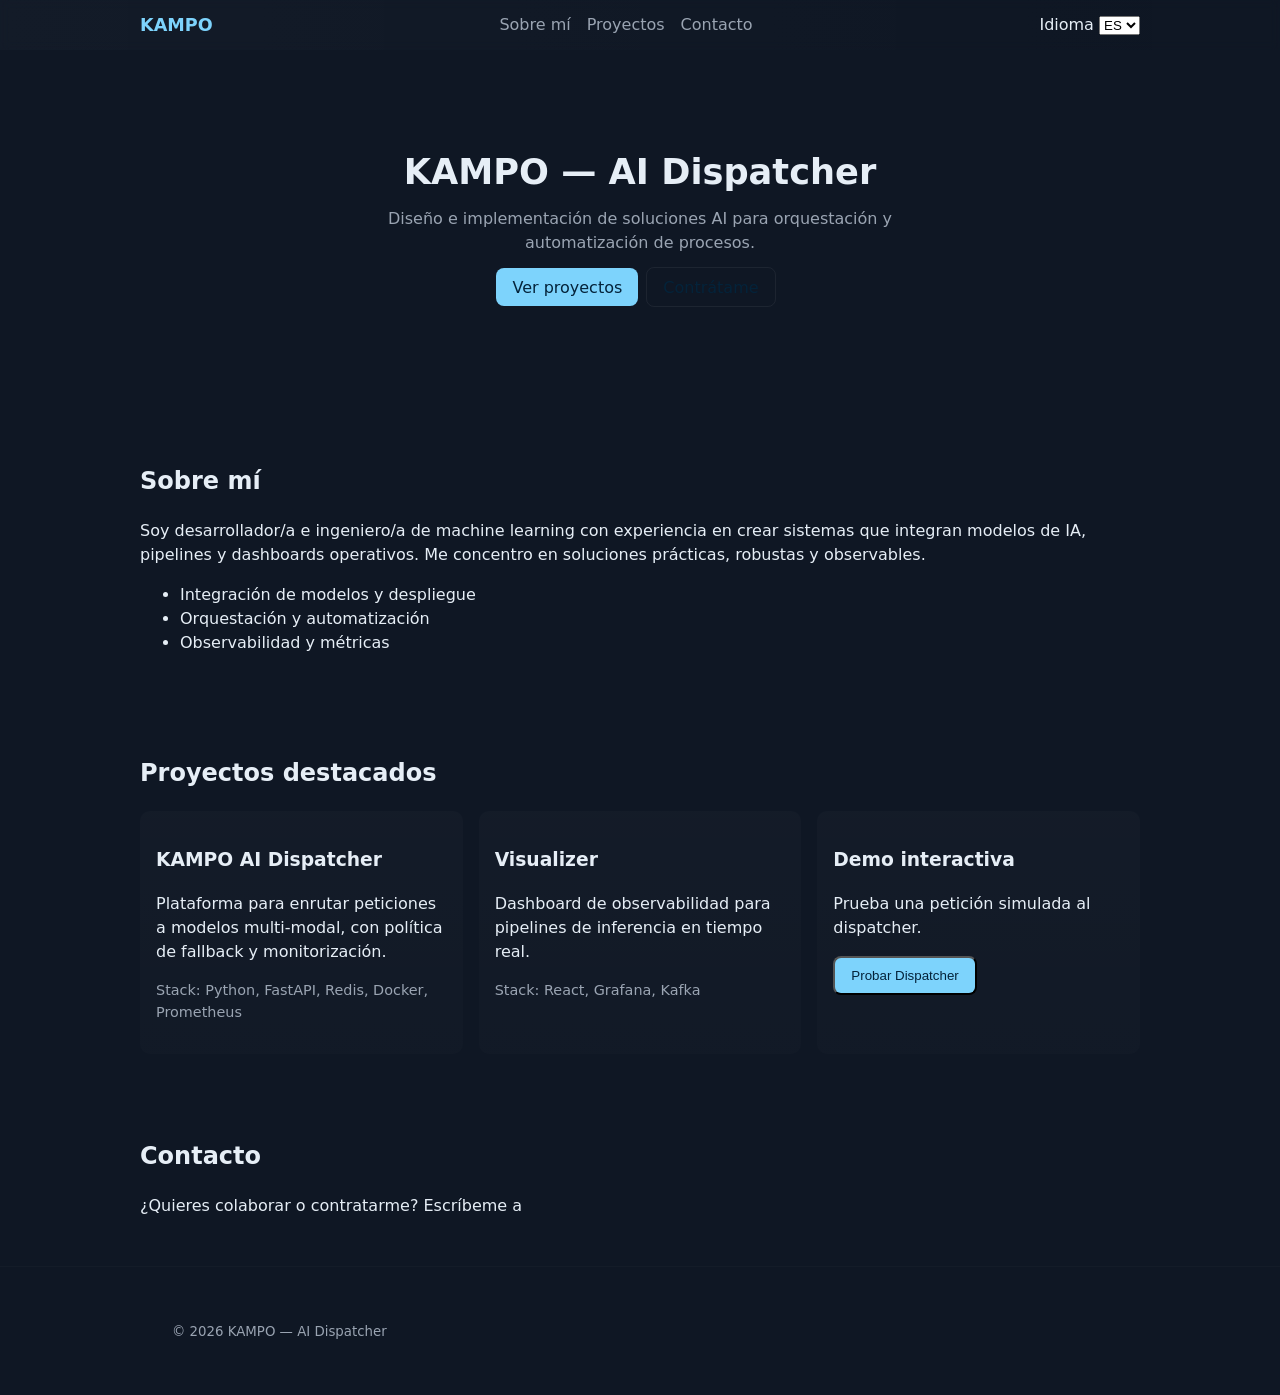
==== index.html @ ae4d3bfb "Complete KAMPO AI portfolio" ====
<!doctype html>
<html lang="es">
<head>
  <meta charset="utf-8" />
  <meta name="viewport" content="width=device-width,initial-scale=1" />
  <title>KAMPO — AI Dispatcher</title>
  <link rel="icon" href="assets/favicon.svg" />
  <link rel="stylesheet" href="styles.css" />
</head>
<body>
  <header class="site-header">
    <div class="container header-inner">
      <a class="brand" href="#">KAMPO</a>
      <nav class="nav" id="nav">
        <a href="#about" data-i18n="nav.about">Sobre mí</a>
        <a href="#work" data-i18n="nav.work">Proyectos</a>
        <a href="#contact" data-i18n="nav.contact">Contacto</a>
      </nav>
      <div class="header-controls">
        <label for="langSelect" class="visually-hidden">Idioma</label>
        <select id="langSelect" aria-label="Idioma">
          <option value="es">ES</option>
          <option value="en">EN</option>
        </select>
        <button id="menuToggle" class="menu-toggle" aria-label="Abrir menú">☰</button>
      </div>
    </div>
  </header>

  <main>
    <section class="hero" id="home">
      <div class="container">
        <h1 data-i18n="hero.title">KAMPO — AI Dispatcher</h1>
        <p class="lead" data-i18n="hero.lead">Diseño e implementación de soluciones AI para orquestación y automatización de procesos.</p>
        <p class="cta-row"><a class="btn" href="#work" data-i18n="hero.cta1">Ver proyectos</a><a class="btn ghost" href="#contact" data-i18n="hero.cta2">Contrátame</a></p>
      </div>
    </section>

    <section class="container about" id="about">
      <h2 data-i18n="about.title">Sobre mí</h2>
      <p data-i18n="about.bio">Soy desarrollador/a e ingeniero/a de machine learning con experiencia en crear sistemas que integran modelos de IA, pipelines y dashboards operativos. Me concentro en soluciones prácticas, robustas y observables.</p>
      <ul>
        <li>Integración de modelos y despliegue</li>
        <li>Orquestación y automatización</li>
        <li>Observabilidad y métricas</li>
      </ul>
    </section>

    <section class="container work" id="work">
      <h2 data-i18n="work.title">Proyectos destacados</h2>
      <div class="grid">
        <article class="card">
          <h3 data-i18n="project.kampo.title">KAMPO AI Dispatcher</h3>
          <p data-i18n="project.kampo.desc">Plataforma para enrutar peticiones a modelos multi-modal, con política de fallback y monitorización.</p>
          <p class="meta" data-i18n="project.kampo.stack">Stack: Python, FastAPI, Redis, Docker, Prometheus</p>
        </article>
        <article class="card">
          <h3 data-i18n="project.vis.title">Visualizer</h3>
          <p data-i18n="project.vis.desc">Dashboard de observabilidad para pipelines de inferencia en tiempo real.</p>
          <p class="meta" data-i18n="project.vis.stack">Stack: React, Grafana, Kafka</p>
        </article>
        <article class="card demo">
          <h3 data-i18n="demo.title">Demo interactiva</h3>
          <p data-i18n="demo.desc">Prueba una petición simulada al dispatcher.</p>
          <button id="demoBtn" class="btn">Probar Dispatcher</button>
          <div id="demoResult" class="meta" aria-live="polite" style="margin-top:0.75rem;color:var(--accent-2)"></div>
        </article>
      </div>
    </section>

    <section class="container contact" id="contact">
      <h2 data-i18n="contact.title">Contacto</h2>
      <p data-i18n="contact.desc">¿Quieres colaborar o contratarme? Escríbeme a <a id="emailLink" href="mailto:hello@example.com">hello@example.com</a></p>
    </section>
  </main>

  <footer class="site-footer">
    <div class="container">
      <small>© 2026 KAMPO — AI Dispatcher</small>
    </div>
  </footer>

  <script src="script.js"></script>
</body>
</html>
---- styles.css ----
:root{--bg:#0f1724;--card:#0b1220;--muted:#9aa4b2;--accent:#7dd3fc;--accent-2:#60a5fa}
*{box-sizing:border-box}body{margin:0;font-family:Inter,ui-sans-serif,system-ui,-apple-system,Segoe UI,Roboto,"Helvetica Neue",Arial;background:var(--bg);color:#e6eef6;line-height:1.5}
.container{max-width:1000px;margin:0 auto;padding:2rem}
.site-header{background:linear-gradient(90deg,rgba(255,255,255,0.02),transparent);backdrop-filter:blur(4px);position:sticky;top:0;z-index:40}
.header-inner{display:flex;align-items:center;justify-content:space-between;padding:0.75rem 0}
.brand{font-weight:700;color:var(--accent);text-decoration:none;font-size:1.1rem}
.nav{display:flex;gap:1rem}
.nav a{color:var(--muted);text-decoration:none}
.menu-toggle{display:none;background:transparent;border:0;color:var(--muted);font-size:1.25rem}
.hero{padding:4rem 0;text-align:center}
.hero h1{margin:0 0 .5rem;font-size:2.2rem}
.lead{color:var(--muted);max-width:60ch;margin:0 auto 1.25rem}
.btn{background:var(--accent);color:#04233a;padding:.6rem 1rem;border-radius:8px;text-decoration:none;margin-right:.5rem}
.btn.ghost{background:transparent;border:1px solid rgba(255,255,255,0.06)}
.about, .work, .contact{background:transparent;padding:2rem 0}
.grid{display:grid;grid-template-columns:repeat(auto-fit,minmax(220px,1fr));gap:1rem}
.card{background:linear-gradient(180deg,rgba(255,255,255,0.02),rgba(255,255,255,0.01));padding:1rem;border-radius:10px}
.meta{color:var(--muted);font-size:.9rem}
.site-footer{padding:1.25rem 0;color:var(--muted);border-top:1px solid rgba(255,255,255,0.02)}

@media(max-width:700px){.nav{display:none}.menu-toggle{display:block}}
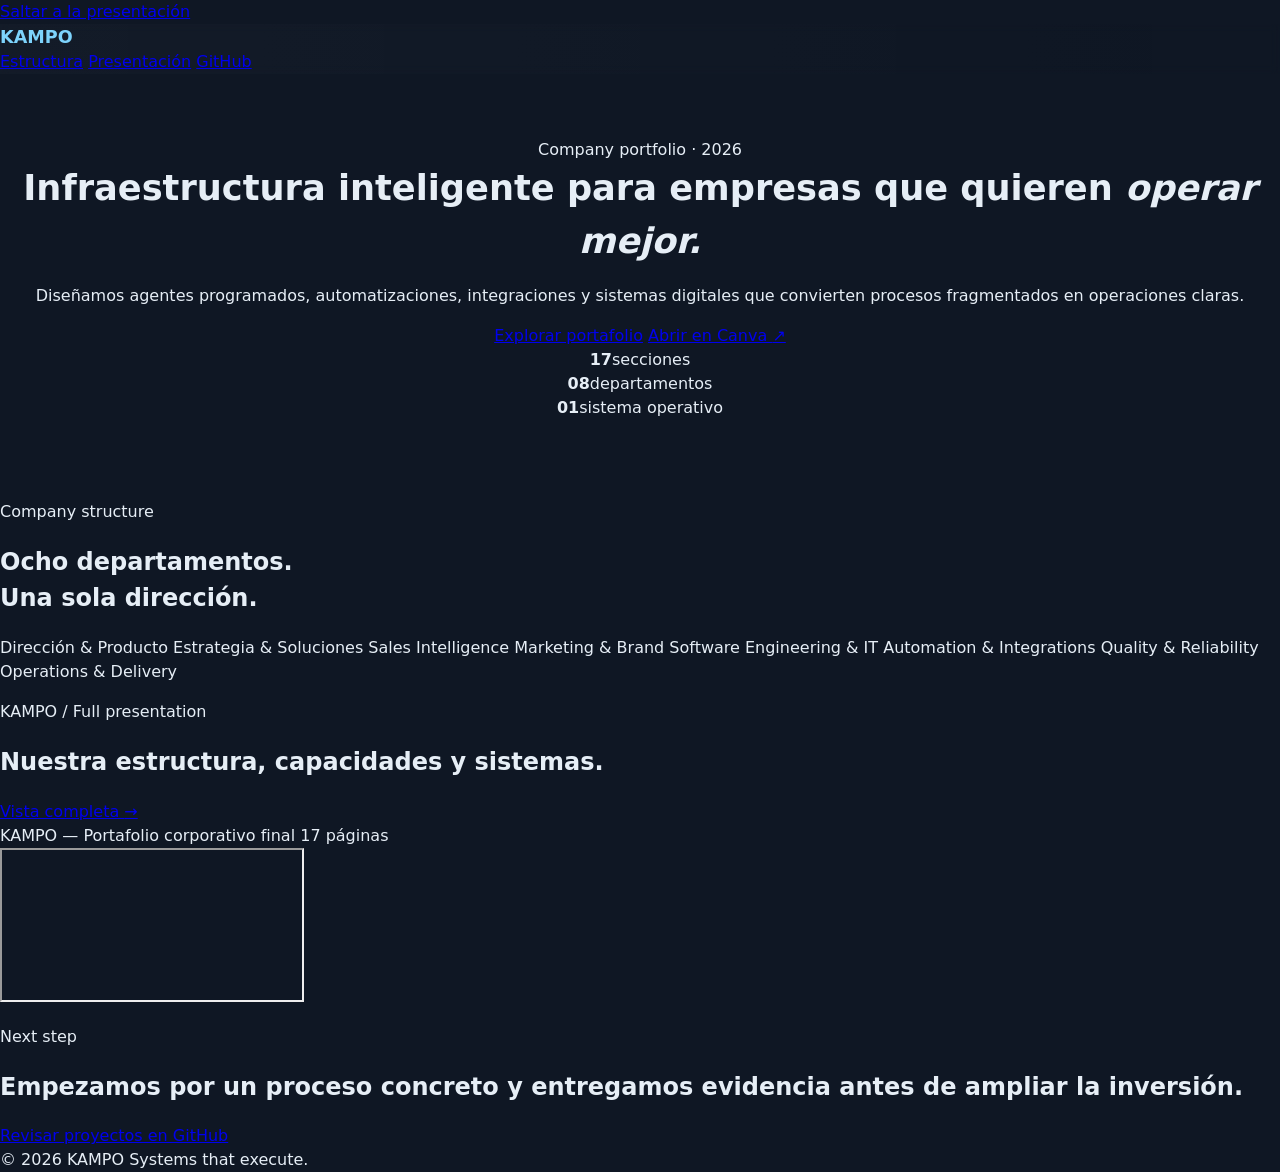
==== commit 6e2b0040: "Integrate KAMPO corporate presentation" ====
--- a/index.html
+++ b/index.html
@@ -1,83 +1,107 @@
 <!doctype html>
 <html lang="es">
 <head>
-  <meta charset="utf-8" />
-  <meta name="viewport" content="width=device-width,initial-scale=1" />
-  <title>KAMPO — AI Dispatcher</title>
-  <link rel="icon" href="assets/favicon.svg" />
-  <link rel="stylesheet" href="styles.css" />
+  <meta charset="utf-8">
+  <meta name="viewport" content="width=device-width, initial-scale=1">
+  <meta name="description" content="KAMPO diseña agentes programados, automatizaciones, integraciones y sistemas digitales para operaciones empresariales.">
+  <meta name="theme-color" content="#08131c">
+  <meta property="og:title" content="KAMPO — Company Portfolio 2026">
+  <meta property="og:description" content="Infraestructura inteligente para empresas que quieren operar mejor.">
+  <meta property="og:type" content="website">
+  <title>KAMPO — Company Portfolio 2026</title>
+  <link rel="icon" href="assets/favicon.svg" type="image/svg+xml">
+  <link rel="preconnect" href="https://www.canva.com">
+  <link rel="stylesheet" href="styles.css">
 </head>
 <body>
+  <a class="skip-link" href="#portfolio">Saltar a la presentación</a>
+
   <header class="site-header">
-    <div class="container header-inner">
-      <a class="brand" href="#">KAMPO</a>
-      <nav class="nav" id="nav">
-        <a href="#about" data-i18n="nav.about">Sobre mí</a>
-        <a href="#work" data-i18n="nav.work">Proyectos</a>
-        <a href="#contact" data-i18n="nav.contact">Contacto</a>
-      </nav>
-      <div class="header-controls">
-        <label for="langSelect" class="visually-hidden">Idioma</label>
-        <select id="langSelect" aria-label="Idioma">
-          <option value="es">ES</option>
-          <option value="en">EN</option>
-        </select>
-        <button id="menuToggle" class="menu-toggle" aria-label="Abrir menú">☰</button>
-      </div>
-    </div>
+    <a class="brand" href="#top" aria-label="KAMPO, inicio">
+      <span class="brand-mark" aria-hidden="true"></span>
+      <span>KAMPO</span>
+    </a>
+    <nav aria-label="Navegación principal">
+      <a href="#structure">Estructura</a>
+      <a href="#portfolio">Presentación</a>
+      <a href="https://github.com/velizmurillofrabrizzio-lab" target="_blank" rel="noreferrer">GitHub</a>
+    </nav>
   </header>
 
-  <main>
-    <section class="hero" id="home">
-      <div class="container">
-        <h1 data-i18n="hero.title">KAMPO — AI Dispatcher</h1>
-        <p class="lead" data-i18n="hero.lead">Diseño e implementación de soluciones AI para orquestación y automatización de procesos.</p>
-        <p class="cta-row"><a class="btn" href="#work" data-i18n="hero.cta1">Ver proyectos</a><a class="btn ghost" href="#contact" data-i18n="hero.cta2">Contrátame</a></p>
+  <main id="top">
+    <section class="hero" aria-labelledby="hero-title">
+      <div class="hero-glow" aria-hidden="true"></div>
+      <div class="eyebrow"><span></span> Company portfolio · 2026</div>
+      <h1 id="hero-title">Infraestructura inteligente para empresas que quieren <em>operar mejor.</em></h1>
+      <p class="hero-copy">Diseñamos agentes programados, automatizaciones, integraciones y sistemas digitales que convierten procesos fragmentados en operaciones claras.</p>
+      <div class="hero-actions">
+        <a class="button primary" href="#portfolio">Explorar portafolio</a>
+        <a class="button secondary" href="https://www.canva.com/d/0xo0ov3JvkWvNuM" target="_blank" rel="noreferrer">Abrir en Canva <span aria-hidden="true">↗</span></a>
+      </div>
+      <div class="signal-grid" aria-label="Resumen de la presentación">
+        <article><strong>17</strong><span>secciones</span></article>
+        <article><strong>08</strong><span>departamentos</span></article>
+        <article><strong>01</strong><span>sistema operativo</span></article>
       </div>
     </section>
 
-    <section class="container about" id="about">
-      <h2 data-i18n="about.title">Sobre mí</h2>
-      <p data-i18n="about.bio">Soy desarrollador/a e ingeniero/a de machine learning con experiencia en crear sistemas que integran modelos de IA, pipelines y dashboards operativos. Me concentro en soluciones prácticas, robustas y observables.</p>
-      <ul>
-        <li>Integración de modelos y despliegue</li>
-        <li>Orquestación y automatización</li>
-        <li>Observabilidad y métricas</li>
-      </ul>
-    </section>
-
-    <section class="container work" id="work">
-      <h2 data-i18n="work.title">Proyectos destacados</h2>
-      <div class="grid">
-        <article class="card">
-          <h3 data-i18n="project.kampo.title">KAMPO AI Dispatcher</h3>
-          <p data-i18n="project.kampo.desc">Plataforma para enrutar peticiones a modelos multi-modal, con política de fallback y monitorización.</p>
-          <p class="meta" data-i18n="project.kampo.stack">Stack: Python, FastAPI, Redis, Docker, Prometheus</p>
-        </article>
-        <article class="card">
-          <h3 data-i18n="project.vis.title">Visualizer</h3>
-          <p data-i18n="project.vis.desc">Dashboard de observabilidad para pipelines de inferencia en tiempo real.</p>
-          <p class="meta" data-i18n="project.vis.stack">Stack: React, Grafana, Kafka</p>
-        </article>
-        <article class="card demo">
-          <h3 data-i18n="demo.title">Demo interactiva</h3>
-          <p data-i18n="demo.desc">Prueba una petición simulada al dispatcher.</p>
-          <button id="demoBtn" class="btn">Probar Dispatcher</button>
-          <div id="demoResult" class="meta" aria-live="polite" style="margin-top:0.75rem;color:var(--accent-2)"></div>
-        </article>
+    <section class="structure" id="structure" aria-labelledby="structure-title">
+      <div>
+        <p class="section-label">Company structure</p>
+        <h2 id="structure-title">Ocho departamentos.<br>Una sola dirección.</h2>
+      </div>
+      <div class="department-list" aria-label="Departamentos de KAMPO">
+        <span>Dirección & Producto</span>
+        <span>Estrategia & Soluciones</span>
+        <span>Sales Intelligence</span>
+        <span>Marketing & Brand</span>
+        <span>Software Engineering & IT</span>
+        <span>Automation & Integrations</span>
+        <span>Quality & Reliability</span>
+        <span>Operations & Delivery</span>
       </div>
     </section>
 
-    <section class="container contact" id="contact">
-      <h2 data-i18n="contact.title">Contacto</h2>
-      <p data-i18n="contact.desc">¿Quieres colaborar o contratarme? Escríbeme a <a id="emailLink" href="mailto:hello@example.com">hello@example.com</a></p>
+    <section class="portfolio-section" id="portfolio" aria-labelledby="portfolio-title">
+      <div class="portfolio-heading">
+        <div>
+          <p class="section-label">KAMPO / Full presentation</p>
+          <h2 id="portfolio-title">Nuestra estructura, capacidades y sistemas.</h2>
+        </div>
+        <a class="text-link" href="presentation.html">Vista completa <span aria-hidden="true">→</span></a>
+      </div>
+
+      <div class="deck-shell">
+        <div class="deck-toolbar" aria-hidden="true">
+          <span class="deck-dot"></span>
+          <span>KAMPO — Portafolio corporativo final</span>
+          <span>17 páginas</span>
+        </div>
+        <div class="deck-frame">
+          <iframe
+            title="Presentación corporativa KAMPO"
+            src="https://www.canva.com/design/DAHTCPQ8070/view?embed"
+            loading="lazy"
+            allowfullscreen="allowfullscreen"
+            allow="fullscreen">
+          </iframe>
+        </div>
+        <noscript>
+          <p class="embed-fallback">Activa JavaScript o <a href="https://www.canva.com/d/0xo0ov3JvkWvNuM">abre la presentación en Canva</a>.</p>
+        </noscript>
+      </div>
+    </section>
+
+    <section class="closing">
+      <p class="section-label">Next step</p>
+      <h2>Empezamos por un proceso concreto y entregamos evidencia antes de ampliar la inversión.</h2>
+      <a class="button primary" href="https://github.com/velizmurillofrabrizzio-lab" target="_blank" rel="noreferrer">Revisar proyectos en GitHub</a>
     </section>
   </main>
 
-  <footer class="site-footer">
-    <div class="container">
-      <small>© 2026 KAMPO — AI Dispatcher</small>
-    </div>
+  <footer>
+    <span>© <span id="year">2026</span> KAMPO</span>
+    <span>Systems that execute.</span>
   </footer>
 
   <script src="script.js"></script>
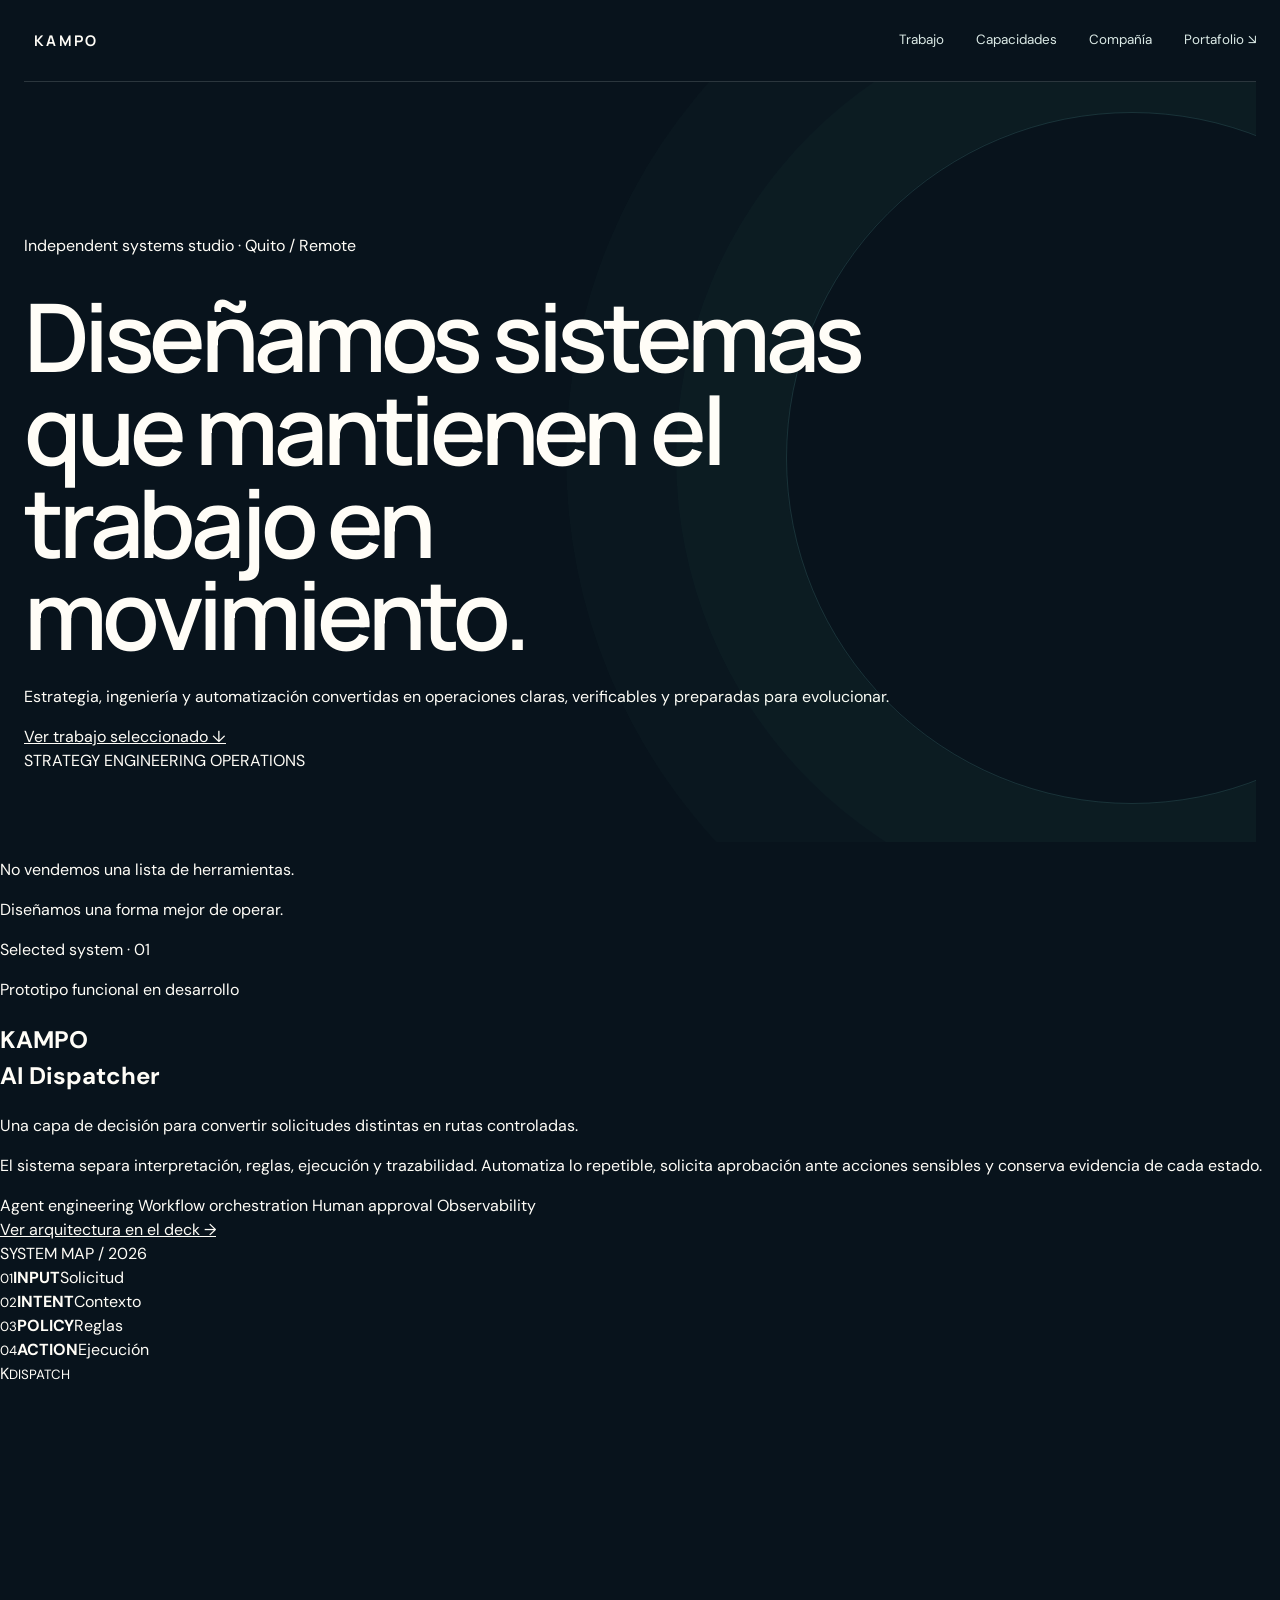
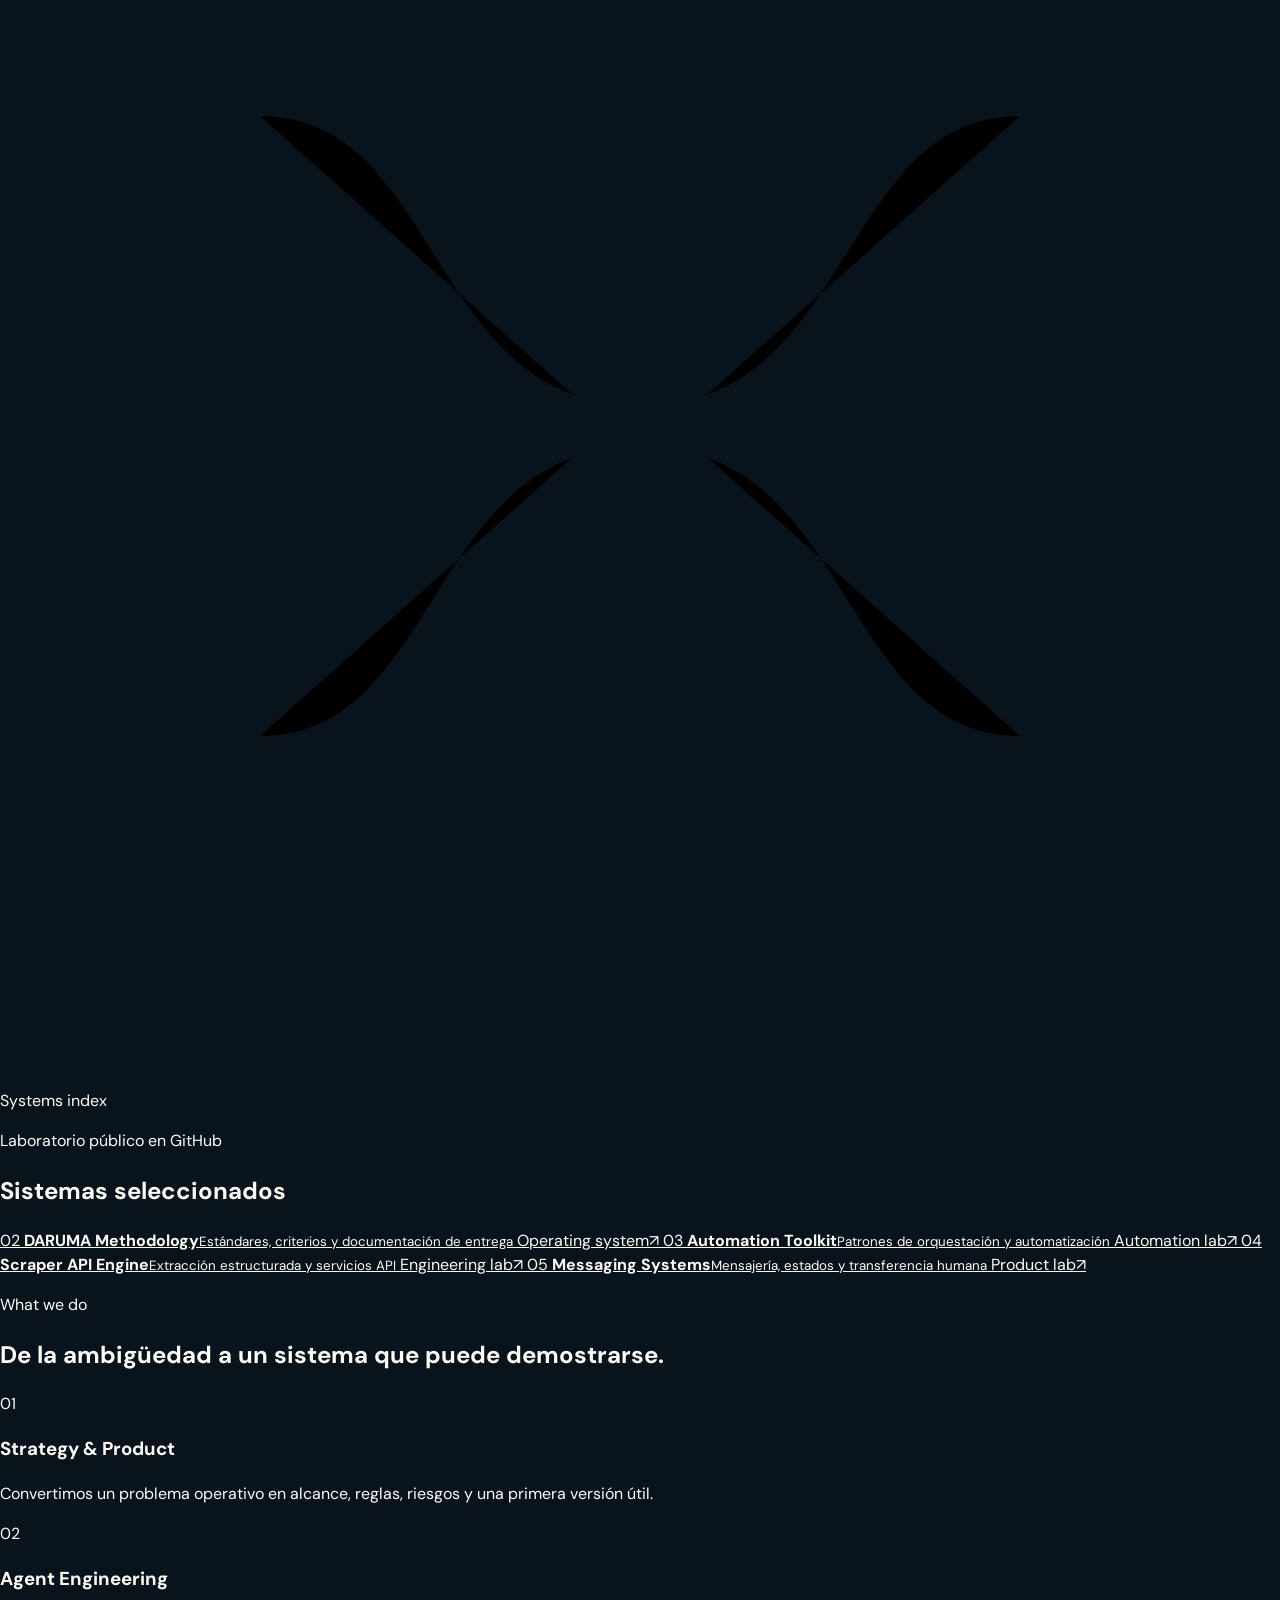
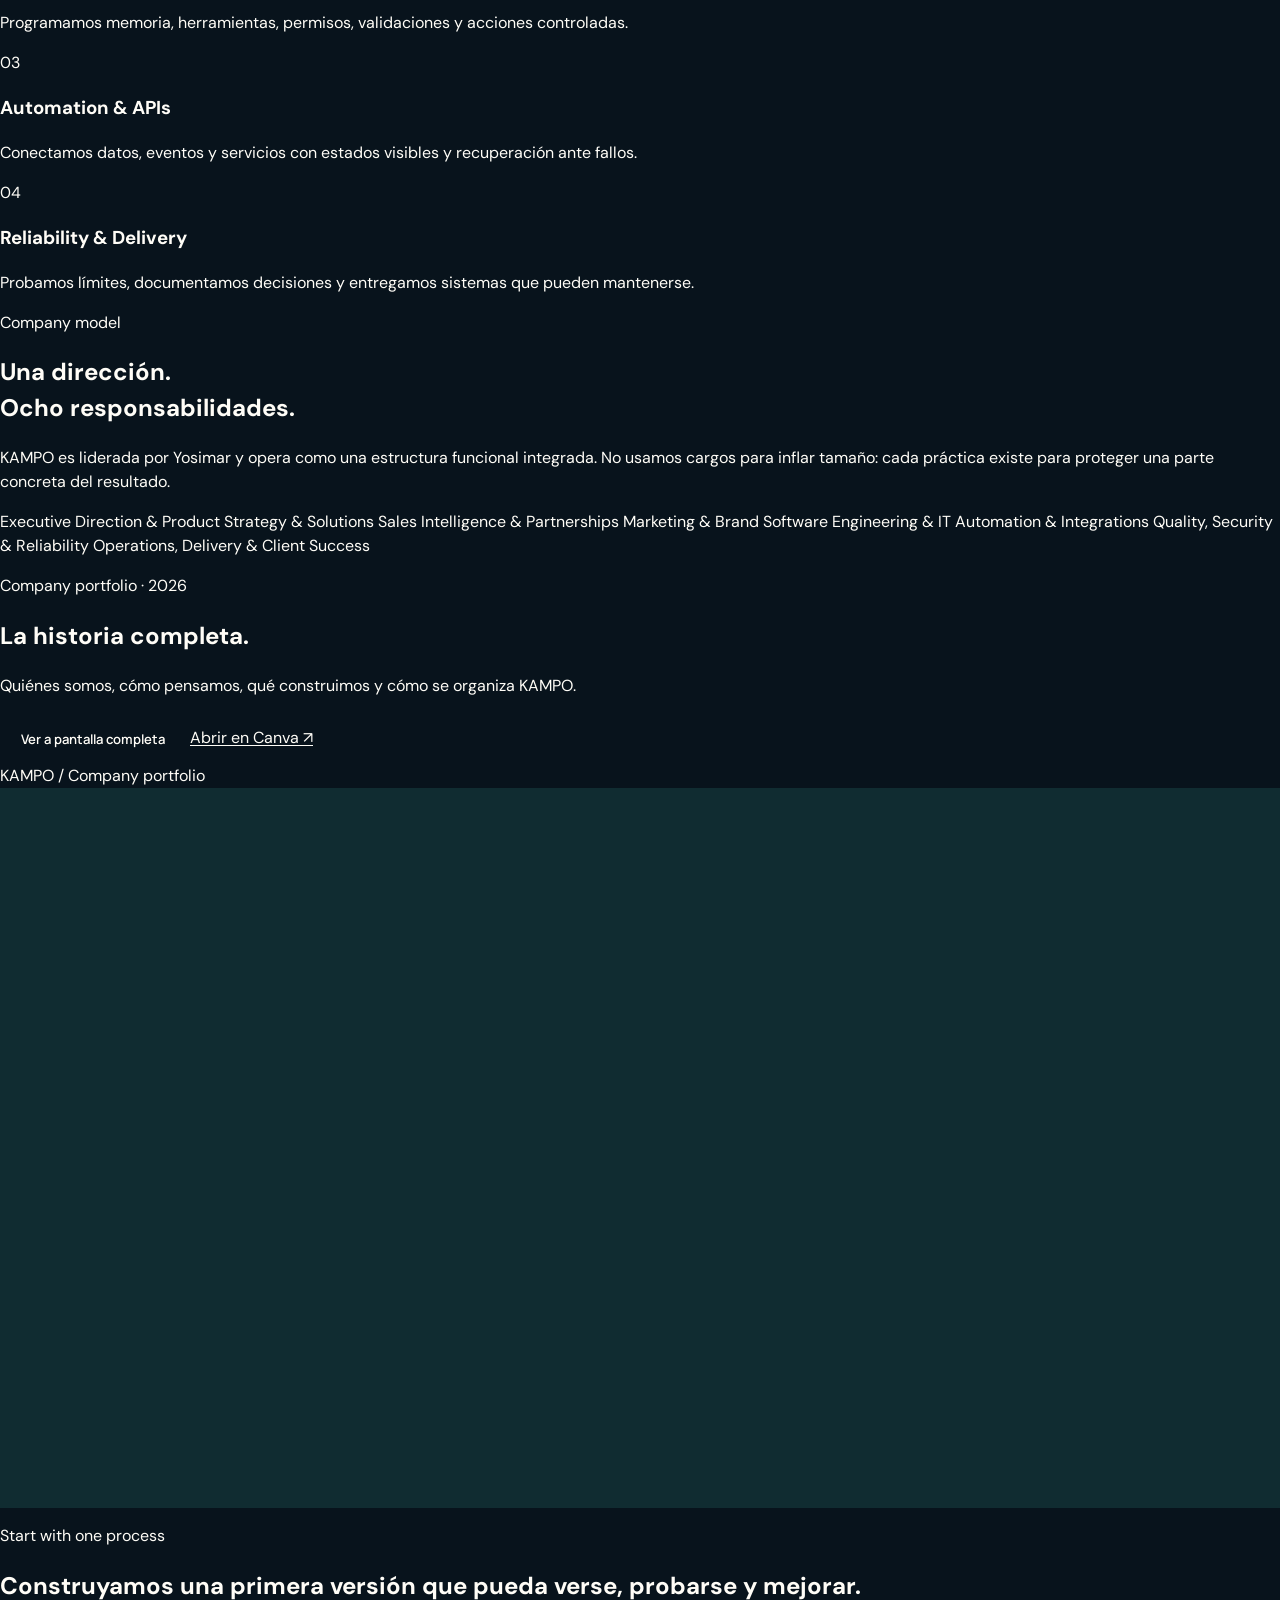
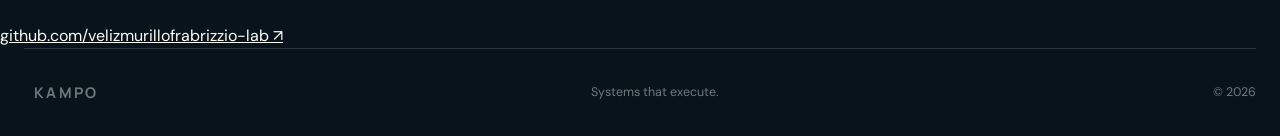
==== commit 13bb0106: "Rebuild portfolio around selected work" ====
--- a/index.html
+++ b/index.html
@@ -3,105 +3,180 @@
 <head>
   <meta charset="utf-8">
   <meta name="viewport" content="width=device-width, initial-scale=1">
-  <meta name="description" content="KAMPO diseña agentes programados, automatizaciones, integraciones y sistemas digitales para operaciones empresariales.">
-  <meta name="theme-color" content="#08131c">
-  <meta property="og:title" content="KAMPO — Company Portfolio 2026">
-  <meta property="og:description" content="Infraestructura inteligente para empresas que quieren operar mejor.">
+  <meta name="description" content="KAMPO diseña agentes programados, automatizaciones e infraestructura digital para operaciones empresariales.">
+  <meta name="theme-color" content="#071218">
+  <meta property="og:title" content="KAMPO — Systems that execute">
+  <meta property="og:description" content="Estrategia, ingeniería y automatización convertidas en sistemas que pueden verse, probarse y mejorar.">
   <meta property="og:type" content="website">
-  <title>KAMPO — Company Portfolio 2026</title>
+  <title>KAMPO — Systems that execute</title>
   <link rel="icon" href="assets/favicon.svg" type="image/svg+xml">
-  <link rel="preconnect" href="https://www.canva.com">
+  <link rel="preconnect" href="https://fonts.googleapis.com">
+  <link rel="preconnect" href="https://fonts.gstatic.com" crossorigin>
+  <link href="https://fonts.googleapis.com/css2?family=DM+Sans:wght@400;500;600&family=Manrope:wght@500;600;700&display=swap" rel="stylesheet">
   <link rel="stylesheet" href="styles.css">
 </head>
 <body>
-  <a class="skip-link" href="#portfolio">Saltar a la presentación</a>
+  <a class="skip-link" href="#work">Saltar al trabajo seleccionado</a>
 
   <header class="site-header">
     <a class="brand" href="#top" aria-label="KAMPO, inicio">
-      <span class="brand-mark" aria-hidden="true"></span>
+      <span class="brand-symbol" aria-hidden="true"></span>
       <span>KAMPO</span>
     </a>
     <nav aria-label="Navegación principal">
-      <a href="#structure">Estructura</a>
-      <a href="#portfolio">Presentación</a>
-      <a href="https://github.com/velizmurillofrabrizzio-lab" target="_blank" rel="noreferrer">GitHub</a>
+      <a href="#work">Trabajo</a>
+      <a href="#capabilities">Capacidades</a>
+      <a href="#company">Compañía</a>
+      <a class="nav-cta" href="#deck">Portafolio ↘</a>
     </nav>
   </header>
 
   <main id="top">
     <section class="hero" aria-labelledby="hero-title">
-      <div class="hero-glow" aria-hidden="true"></div>
-      <div class="eyebrow"><span></span> Company portfolio · 2026</div>
-      <h1 id="hero-title">Infraestructura inteligente para empresas que quieren <em>operar mejor.</em></h1>
-      <p class="hero-copy">Diseñamos agentes programados, automatizaciones, integraciones y sistemas digitales que convierten procesos fragmentados en operaciones claras.</p>
-      <div class="hero-actions">
-        <a class="button primary" href="#portfolio">Explorar portafolio</a>
-        <a class="button secondary" href="https://www.canva.com/d/0xo0ov3JvkWvNuM" target="_blank" rel="noreferrer">Abrir en Canva <span aria-hidden="true">↗</span></a>
+      <p class="kicker">Independent systems studio · Quito / Remote</p>
+      <h1 id="hero-title">Diseñamos sistemas que mantienen el trabajo <span>en movimiento.</span></h1>
+      <div class="hero-bottom">
+        <p>Estrategia, ingeniería y automatización convertidas en operaciones claras, verificables y preparadas para evolucionar.</p>
+        <a class="arrow-link" href="#work">Ver trabajo seleccionado <span aria-hidden="true">↓</span></a>
       </div>
-      <div class="signal-grid" aria-label="Resumen de la presentación">
-        <article><strong>17</strong><span>secciones</span></article>
-        <article><strong>08</strong><span>departamentos</span></article>
-        <article><strong>01</strong><span>sistema operativo</span></article>
+      <div class="hero-orbit" aria-hidden="true">
+        <div class="orbit-ring ring-one"></div>
+        <div class="orbit-ring ring-two"></div>
+        <div class="orbit-core"></div>
+        <span class="orbit-label label-one">STRATEGY</span>
+        <span class="orbit-label label-two">ENGINEERING</span>
+        <span class="orbit-label label-three">OPERATIONS</span>
       </div>
     </section>
 
-    <section class="structure" id="structure" aria-labelledby="structure-title">
-      <div>
-        <p class="section-label">Company structure</p>
-        <h2 id="structure-title">Ocho departamentos.<br>Una sola dirección.</h2>
+    <section class="manifesto" aria-label="Posicionamiento">
+      <p>No vendemos una lista de herramientas.</p>
+      <p>Diseñamos una forma mejor de operar.</p>
+    </section>
+
+    <section class="selected-work" id="work" aria-labelledby="work-title">
+      <div class="section-head">
+        <p class="kicker">Selected system · 01</p>
+        <p>Prototipo funcional en desarrollo</p>
       </div>
-      <div class="department-list" aria-label="Departamentos de KAMPO">
-        <span>Dirección & Producto</span>
-        <span>Estrategia & Soluciones</span>
-        <span>Sales Intelligence</span>
+      <article class="featured-project">
+        <div class="project-copy">
+          <h2 id="work-title">KAMPO<br>AI Dispatcher</h2>
+          <p class="project-lead">Una capa de decisión para convertir solicitudes distintas en rutas controladas.</p>
+          <p>El sistema separa interpretación, reglas, ejecución y trazabilidad. Automatiza lo repetible, solicita aprobación ante acciones sensibles y conserva evidencia de cada estado.</p>
+          <div class="project-tags" aria-label="Capacidades del proyecto">
+            <span>Agent engineering</span>
+            <span>Workflow orchestration</span>
+            <span>Human approval</span>
+            <span>Observability</span>
+          </div>
+          <a class="arrow-link" href="#deck">Ver arquitectura en el deck <span aria-hidden="true">→</span></a>
+        </div>
+        <div class="system-visual" aria-label="Flujo conceptual del KAMPO AI Dispatcher">
+          <div class="system-status"><span></span> SYSTEM MAP / 2026</div>
+          <div class="flow-node node-input"><small>01</small><strong>INPUT</strong><span>Solicitud</span></div>
+          <div class="flow-node node-intent"><small>02</small><strong>INTENT</strong><span>Contexto</span></div>
+          <div class="flow-node node-policy"><small>03</small><strong>POLICY</strong><span>Reglas</span></div>
+          <div class="flow-node node-action"><small>04</small><strong>ACTION</strong><span>Ejecución</span></div>
+          <div class="flow-core"><span>K</span><small>DISPATCH</small></div>
+          <svg class="flow-lines" viewBox="0 0 640 640" role="presentation">
+            <path d="M130 165C210 165 214 278 286 304"/>
+            <path d="M510 165C430 165 426 278 354 304"/>
+            <path d="M130 475C210 475 214 362 286 336"/>
+            <path d="M510 475C430 475 426 362 354 336"/>
+          </svg>
+        </div>
+      </article>
+    </section>
+
+    <section class="work-index" aria-labelledby="systems-title">
+      <div class="section-head">
+        <p class="kicker">Systems index</p>
+        <p>Laboratorio público en GitHub</p>
+      </div>
+      <h2 id="systems-title" class="sr-only">Sistemas seleccionados</h2>
+      <a class="index-row" href="https://github.com/velizmurillofrabrizzio-lab/daruma-methodology" target="_blank" rel="noreferrer">
+        <span class="index-number">02</span>
+        <span><strong>DARUMA Methodology</strong><small>Estándares, criterios y documentación de entrega</small></span>
+        <span>Operating system</span><span>↗</span>
+      </a>
+      <a class="index-row" href="https://github.com/velizmurillofrabrizzio-lab/n8n-automation-toolkit" target="_blank" rel="noreferrer">
+        <span class="index-number">03</span>
+        <span><strong>Automation Toolkit</strong><small>Patrones de orquestación y automatización</small></span>
+        <span>Automation lab</span><span>↗</span>
+      </a>
+      <a class="index-row" href="https://github.com/velizmurillofrabrizzio-lab/scraper-api-engine" target="_blank" rel="noreferrer">
+        <span class="index-number">04</span>
+        <span><strong>Scraper API Engine</strong><small>Extracción estructurada y servicios API</small></span>
+        <span>Engineering lab</span><span>↗</span>
+      </a>
+      <a class="index-row" href="https://github.com/velizmurillofrabrizzio-lab/whatsapp-telegram-bot-factory" target="_blank" rel="noreferrer">
+        <span class="index-number">05</span>
+        <span><strong>Messaging Systems</strong><small>Mensajería, estados y transferencia humana</small></span>
+        <span>Product lab</span><span>↗</span>
+      </a>
+    </section>
+
+    <section class="capabilities" id="capabilities" aria-labelledby="capabilities-title">
+      <div class="capabilities-intro">
+        <p class="kicker">What we do</p>
+        <h2 id="capabilities-title">De la ambigüedad a un sistema que puede demostrarse.</h2>
+      </div>
+      <div class="capability-grid">
+        <article><span>01</span><h3>Strategy & Product</h3><p>Convertimos un problema operativo en alcance, reglas, riesgos y una primera versión útil.</p></article>
+        <article><span>02</span><h3>Agent Engineering</h3><p>Programamos memoria, herramientas, permisos, validaciones y acciones controladas.</p></article>
+        <article><span>03</span><h3>Automation & APIs</h3><p>Conectamos datos, eventos y servicios con estados visibles y recuperación ante fallos.</p></article>
+        <article><span>04</span><h3>Reliability & Delivery</h3><p>Probamos límites, documentamos decisiones y entregamos sistemas que pueden mantenerse.</p></article>
+      </div>
+    </section>
+
+    <section class="company" id="company" aria-labelledby="company-title">
+      <div class="company-statement">
+        <p class="kicker">Company model</p>
+        <h2 id="company-title">Una dirección.<br>Ocho responsabilidades.</h2>
+        <p>KAMPO es liderada por Yosimar y opera como una estructura funcional integrada. No usamos cargos para inflar tamaño: cada práctica existe para proteger una parte concreta del resultado.</p>
+      </div>
+      <div class="practice-list" aria-label="Prácticas funcionales de KAMPO">
+        <span>Executive Direction & Product</span>
+        <span>Strategy & Solutions</span>
+        <span>Sales Intelligence & Partnerships</span>
         <span>Marketing & Brand</span>
         <span>Software Engineering & IT</span>
         <span>Automation & Integrations</span>
-        <span>Quality & Reliability</span>
-        <span>Operations & Delivery</span>
+        <span>Quality, Security & Reliability</span>
+        <span>Operations, Delivery & Client Success</span>
       </div>
     </section>
 
-    <section class="portfolio-section" id="portfolio" aria-labelledby="portfolio-title">
-      <div class="portfolio-heading">
-        <div>
-          <p class="section-label">KAMPO / Full presentation</p>
-          <h2 id="portfolio-title">Nuestra estructura, capacidades y sistemas.</h2>
+    <section class="deck-section" id="deck" aria-labelledby="deck-title">
+      <div class="deck-intro">
+        <p class="kicker">Company portfolio · 2026</p>
+        <h2 id="deck-title">La historia completa.</h2>
+        <p>Quiénes somos, cómo pensamos, qué construimos y cómo se organiza KAMPO.</p>
+        <div class="deck-actions">
+          <a class="button light" href="presentation.html">Ver a pantalla completa</a>
+          <a class="arrow-link" href="https://www.canva.com/d/0xo0ov3JvkWvNuM" target="_blank" rel="noreferrer">Abrir en Canva ↗</a>
         </div>
-        <a class="text-link" href="presentation.html">Vista completa <span aria-hidden="true">→</span></a>
       </div>
-
-      <div class="deck-shell">
-        <div class="deck-toolbar" aria-hidden="true">
-          <span class="deck-dot"></span>
-          <span>KAMPO — Portafolio corporativo final</span>
-          <span>17 páginas</span>
+      <div class="deck-browser">
+        <div class="browser-bar"><i></i><i></i><i></i><span>KAMPO / Company portfolio</span></div>
+        <div class="deck-frame">
+          <iframe title="Presentación corporativa KAMPO" src="https://www.canva.com/design/DAHTCPQ8070/view?embed" loading="lazy" allowfullscreen="allowfullscreen" allow="fullscreen"></iframe>
         </div>
-        <div class="deck-frame">
-          <iframe
-            title="Presentación corporativa KAMPO"
-            src="https://www.canva.com/design/DAHTCPQ8070/view?embed"
-            loading="lazy"
-            allowfullscreen="allowfullscreen"
-            allow="fullscreen">
-          </iframe>
-        </div>
-        <noscript>
-          <p class="embed-fallback">Activa JavaScript o <a href="https://www.canva.com/d/0xo0ov3JvkWvNuM">abre la presentación en Canva</a>.</p>
-        </noscript>
       </div>
     </section>
 
-    <section class="closing">
-      <p class="section-label">Next step</p>
-      <h2>Empezamos por un proceso concreto y entregamos evidencia antes de ampliar la inversión.</h2>
-      <a class="button primary" href="https://github.com/velizmurillofrabrizzio-lab" target="_blank" rel="noreferrer">Revisar proyectos en GitHub</a>
+    <section class="contact" aria-labelledby="contact-title">
+      <p class="kicker">Start with one process</p>
+      <h2 id="contact-title">Construyamos una primera versión que pueda verse, probarse y mejorar.</h2>
+      <a class="contact-link" href="https://github.com/velizmurillofrabrizzio-lab" target="_blank" rel="noreferrer">github.com/velizmurillofrabrizzio-lab <span>↗</span></a>
     </section>
   </main>
 
   <footer>
-    <span>© <span id="year">2026</span> KAMPO</span>
+    <a class="brand" href="#top"><span class="brand-symbol" aria-hidden="true"></span><span>KAMPO</span></a>
     <span>Systems that execute.</span>
+    <span>© <span id="year">2026</span></span>
   </footer>
 
   <script src="script.js"></script>
--- a/styles.css
+++ b/styles.css
@@ -1,21 +1,272 @@
-:root{--bg:#0f1724;--card:#0b1220;--muted:#9aa4b2;--accent:#7dd3fc;--accent-2:#60a5fa}
-*{box-sizing:border-box}body{margin:0;font-family:Inter,ui-sans-serif,system-ui,-apple-system,Segoe UI,Roboto,"Helvetica Neue",Arial;background:var(--bg);color:#e6eef6;line-height:1.5}
-.container{max-width:1000px;margin:0 auto;padding:2rem}
-.site-header{background:linear-gradient(90deg,rgba(255,255,255,0.02),transparent);backdrop-filter:blur(4px);position:sticky;top:0;z-index:40}
-.header-inner{display:flex;align-items:center;justify-content:space-between;padding:0.75rem 0}
-.brand{font-weight:700;color:var(--accent);text-decoration:none;font-size:1.1rem}
-.nav{display:flex;gap:1rem}
-.nav a{color:var(--muted);text-decoration:none}
-.menu-toggle{display:none;background:transparent;border:0;color:var(--muted);font-size:1.25rem}
-.hero{padding:4rem 0;text-align:center}
-.hero h1{margin:0 0 .5rem;font-size:2.2rem}
-.lead{color:var(--muted);max-width:60ch;margin:0 auto 1.25rem}
-.btn{background:var(--accent);color:#04233a;padding:.6rem 1rem;border-radius:8px;text-decoration:none;margin-right:.5rem}
-.btn.ghost{background:transparent;border:1px solid rgba(255,255,255,0.06)}
-.about, .work, .contact{background:transparent;padding:2rem 0}
-.grid{display:grid;grid-template-columns:repeat(auto-fit,minmax(220px,1fr));gap:1rem}
-.card{background:linear-gradient(180deg,rgba(255,255,255,0.02),rgba(255,255,255,0.01));padding:1rem;border-radius:10px}
-.meta{color:var(--muted);font-size:.9rem}
-.site-footer{padding:1.25rem 0;color:var(--muted);border-top:1px solid rgba(255,255,255,0.02)}
-
-@media(max-width:700px){.nav{display:none}.menu-toggle{display:block}}
+@import url('https://fonts.googleapis.com/css2?family=DM+Sans:wght@400;500;600&family=Manrope:wght@500;600;700&display=swap');
+
+:root {
+  --ink: #08131c;
+  --deep-teal: #102c31;
+  --jade: #1d514d;
+  --mint: #79d8ca;
+  --ice: #dcebe7;
+  --cream: #f5f0e7;
+  --paper: #fffdf7;
+  --gold: #c8ad76;
+  --line: rgba(220, 235, 231, .16);
+  --max: 1240px;
+}
+
+* { box-sizing: border-box; }
+html { scroll-behavior: smooth; }
+body {
+  margin: 0;
+  background: var(--ink);
+  color: var(--paper);
+  font-family: "DM Sans", system-ui, sans-serif;
+  line-height: 1.5;
+  text-rendering: optimizeLegibility;
+}
+a { color: inherit; }
+.skip-link {
+  position: fixed;
+  left: 1rem;
+  top: -5rem;
+  z-index: 100;
+  padding: .7rem 1rem;
+  background: var(--paper);
+  color: var(--ink);
+  border-radius: 999px;
+}
+.skip-link:focus { top: 1rem; }
+
+.site-header,
+.presentation-header {
+  width: min(calc(100% - 48px), var(--max));
+  margin: 0 auto;
+  min-height: 82px;
+  display: flex;
+  align-items: center;
+  justify-content: space-between;
+  border-bottom: 1px solid var(--line);
+  position: relative;
+  z-index: 10;
+}
+.brand {
+  display: inline-flex;
+  align-items: center;
+  gap: .65rem;
+  font: 700 .92rem/1 "Manrope", sans-serif;
+  letter-spacing: .14em;
+  text-decoration: none;
+}
+.brand-mark {
+  width: 15px;
+  height: 15px;
+  background: var(--mint);
+  border-radius: 50% 50% 42% 42%;
+  box-shadow: inset 0 -4px 0 var(--jade), 0 0 22px rgba(121,216,202,.45);
+}
+nav { display: flex; gap: 2rem; }
+nav a,
+.presentation-actions > a:not(.button) {
+  color: var(--ice);
+  font-size: .84rem;
+  text-decoration: none;
+  transition: color .2s ease;
+}
+nav a:hover,
+.presentation-actions > a:hover { color: var(--mint); }
+
+.hero {
+  width: min(calc(100% - 48px), var(--max));
+  min-height: 760px;
+  margin: 0 auto;
+  padding: 8.5rem 0 4rem;
+  position: relative;
+  overflow: hidden;
+}
+.hero::before {
+  content: "";
+  position: absolute;
+  right: -18%;
+  top: 4%;
+  width: 690px;
+  height: 690px;
+  border: 1px solid rgba(121,216,202,.16);
+  border-radius: 50%;
+  box-shadow: 0 0 0 110px rgba(121,216,202,.02), 0 0 0 220px rgba(121,216,202,.015);
+}
+.hero-glow {
+  position: absolute;
+  right: 7%;
+  top: 21%;
+  width: 260px;
+  height: 260px;
+  border-radius: 50%;
+  background: radial-gradient(circle at 35% 30%, var(--mint), var(--jade) 47%, var(--deep-teal) 72%);
+  filter: saturate(.8);
+  box-shadow: 0 42px 120px rgba(121,216,202,.16), inset -28px -34px 70px rgba(8,19,28,.55);
+  opacity: .72;
+}
+.eyebrow,
+.section-label {
+  color: var(--mint);
+  font: 600 .72rem/1.2 "Manrope", sans-serif;
+  letter-spacing: .16em;
+  text-transform: uppercase;
+}
+.eyebrow { display: flex; align-items: center; gap: .75rem; }
+.eyebrow span { width: 28px; height: 1px; background: var(--mint); }
+.hero h1 {
+  max-width: 900px;
+  margin: 2rem 0 1.5rem;
+  font: 600 clamp(3.2rem, 7.4vw, 7rem)/.98 "Manrope", sans-serif;
+  letter-spacing: -.055em;
+  position: relative;
+}
+.hero h1 em { color: var(--mint); font-style: normal; }
+.hero-copy {
+  max-width: 690px;
+  color: rgba(220,235,231,.74);
+  font-size: clamp(1.05rem, 1.8vw, 1.35rem);
+  position: relative;
+}
+.hero-actions { display: flex; flex-wrap: wrap; gap: .8rem; margin-top: 2.4rem; position: relative; }
+.button {
+  min-height: 50px;
+  padding: 0 1.25rem;
+  border: 1px solid transparent;
+  border-radius: 4px;
+  display: inline-flex;
+  align-items: center;
+  justify-content: center;
+  gap: .6rem;
+  font: 600 .82rem/1 "Manrope", sans-serif;
+  text-decoration: none;
+  transition: transform .2s ease, background .2s ease, border-color .2s ease;
+}
+.button:hover { transform: translateY(-2px); }
+.button.primary { background: var(--mint); color: var(--ink); }
+.button.primary:hover { background: var(--paper); }
+.button.secondary { border-color: var(--line); color: var(--ice); background: rgba(255,255,255,.02); }
+.button.secondary:hover { border-color: var(--mint); }
+.button.compact { min-height: 38px; padding: 0 .9rem; background: var(--mint); color: var(--ink); }
+
+.signal-grid {
+  width: min(650px, 100%);
+  margin-top: 5.5rem;
+  display: grid;
+  grid-template-columns: repeat(3, 1fr);
+  border-top: 1px solid var(--line);
+  border-bottom: 1px solid var(--line);
+  position: relative;
+}
+.signal-grid article { padding: 1.2rem 1.2rem 1.25rem 0; }
+.signal-grid article + article { border-left: 1px solid var(--line); padding-left: 1.2rem; }
+.signal-grid strong { display: block; font: 600 1.6rem/1 "Manrope", sans-serif; color: var(--cream); }
+.signal-grid span { color: rgba(220,235,231,.55); font-size: .75rem; text-transform: uppercase; letter-spacing: .08em; }
+
+.structure,
+.portfolio-section,
+.closing {
+  width: min(calc(100% - 48px), var(--max));
+  margin: 0 auto;
+}
+.structure {
+  padding: 7rem 0;
+  border-top: 1px solid var(--line);
+  display: grid;
+  grid-template-columns: .8fr 1.2fr;
+  gap: 5rem;
+}
+.structure h2,
+.portfolio-heading h2,
+.closing h2 {
+  margin: 1.2rem 0 0;
+  font: 600 clamp(2.25rem, 4.3vw, 4.1rem)/1.05 "Manrope", sans-serif;
+  letter-spacing: -.045em;
+}
+.department-list { display: grid; grid-template-columns: 1fr 1fr; }
+.department-list span {
+  min-height: 68px;
+  padding: 1.15rem 1rem 1rem 0;
+  border-top: 1px solid var(--line);
+  color: var(--ice);
+  font-size: .92rem;
+}
+.department-list span:nth-child(even) { padding-left: 1rem; border-left: 1px solid var(--line); }
+
+.portfolio-section { padding: 7rem 0 8rem; }
+.portfolio-heading { display: flex; align-items: end; justify-content: space-between; gap: 2rem; margin-bottom: 2.4rem; }
+.portfolio-heading h2 { max-width: 780px; }
+.text-link { color: var(--mint); text-decoration: none; white-space: nowrap; padding-bottom: .55rem; border-bottom: 1px solid rgba(121,216,202,.4); }
+.deck-shell { border: 1px solid rgba(220,235,231,.24); background: #050c11; box-shadow: 0 50px 120px rgba(0,0,0,.34); }
+.deck-toolbar {
+  min-height: 46px;
+  padding: 0 1rem;
+  display: grid;
+  grid-template-columns: 1fr auto 1fr;
+  align-items: center;
+  border-bottom: 1px solid var(--line);
+  color: rgba(220,235,231,.5);
+  font-size: .72rem;
+}
+.deck-toolbar span:last-child { justify-self: end; }
+.deck-dot { width: 8px; height: 8px; border-radius: 50%; background: var(--mint); box-shadow: 0 0 12px rgba(121,216,202,.7); }
+.deck-frame { position: relative; padding-top: 56.25%; overflow: hidden; }
+.deck-frame iframe { position: absolute; inset: 0; width: 100%; height: 100%; border: 0; background: var(--deep-teal); }
+.embed-fallback { padding: 1rem; }
+
+.closing { padding: 8rem 0 9rem; border-top: 1px solid var(--line); }
+.closing h2 { max-width: 980px; margin-bottom: 2.4rem; }
+footer {
+  width: min(calc(100% - 48px), var(--max));
+  min-height: 88px;
+  margin: 0 auto;
+  border-top: 1px solid var(--line);
+  display: flex;
+  align-items: center;
+  justify-content: space-between;
+  color: rgba(220,235,231,.48);
+  font-size: .78rem;
+}
+
+.presentation-page { height: 100vh; overflow: hidden; }
+.presentation-header { width: calc(100% - 40px); min-height: 64px; }
+.presentation-actions { display: flex; align-items: center; gap: 1rem; }
+.fullscreen-deck { height: calc(100vh - 64px); background: #03080c; }
+.fullscreen-deck iframe { width: 100%; height: 100%; border: 0; }
+
+@media (max-width: 820px) {
+  .site-header { width: min(calc(100% - 30px), var(--max)); }
+  nav a:not(:last-child) { display: none; }
+  .hero, .structure, .portfolio-section, .closing, footer { width: min(calc(100% - 30px), var(--max)); }
+  .hero { min-height: auto; padding: 6rem 0 5rem; }
+  .hero-glow { right: -25%; top: 17%; width: 210px; height: 210px; opacity: .42; }
+  .hero h1 { max-width: 670px; }
+  .signal-grid { margin-top: 4rem; }
+  .structure { grid-template-columns: 1fr; gap: 3rem; padding: 5rem 0; }
+  .portfolio-section { padding: 5rem 0; }
+  .portfolio-heading { align-items: start; flex-direction: column; }
+  .deck-toolbar { grid-template-columns: auto 1fr; }
+  .deck-toolbar span:nth-child(2) { justify-self: end; }
+  .deck-toolbar span:last-child { display: none; }
+  .closing { padding: 6rem 0; }
+}
+
+@media (max-width: 520px) {
+  nav { gap: 1rem; }
+  .hero h1 { font-size: 3rem; }
+  .hero-actions { flex-direction: column; }
+  .button { width: 100%; }
+  .signal-grid { grid-template-columns: 1fr; }
+  .signal-grid article + article { border-left: 0; border-top: 1px solid var(--line); padding-left: 0; }
+  .department-list { grid-template-columns: 1fr; }
+  .department-list span:nth-child(even) { padding-left: 0; border-left: 0; }
+  .presentation-header { width: calc(100% - 24px); }
+  .presentation-actions > a:not(.button) { display: none; }
+  .presentation-actions .button { width: auto; }
+  footer { align-items: flex-start; flex-direction: column; justify-content: center; gap: .3rem; }
+}
+
+@media (prefers-reduced-motion: reduce) {
+  html { scroll-behavior: auto; }
+  *, *::before, *::after { animation-duration: .01ms !important; transition-duration: .01ms !important; }
+}
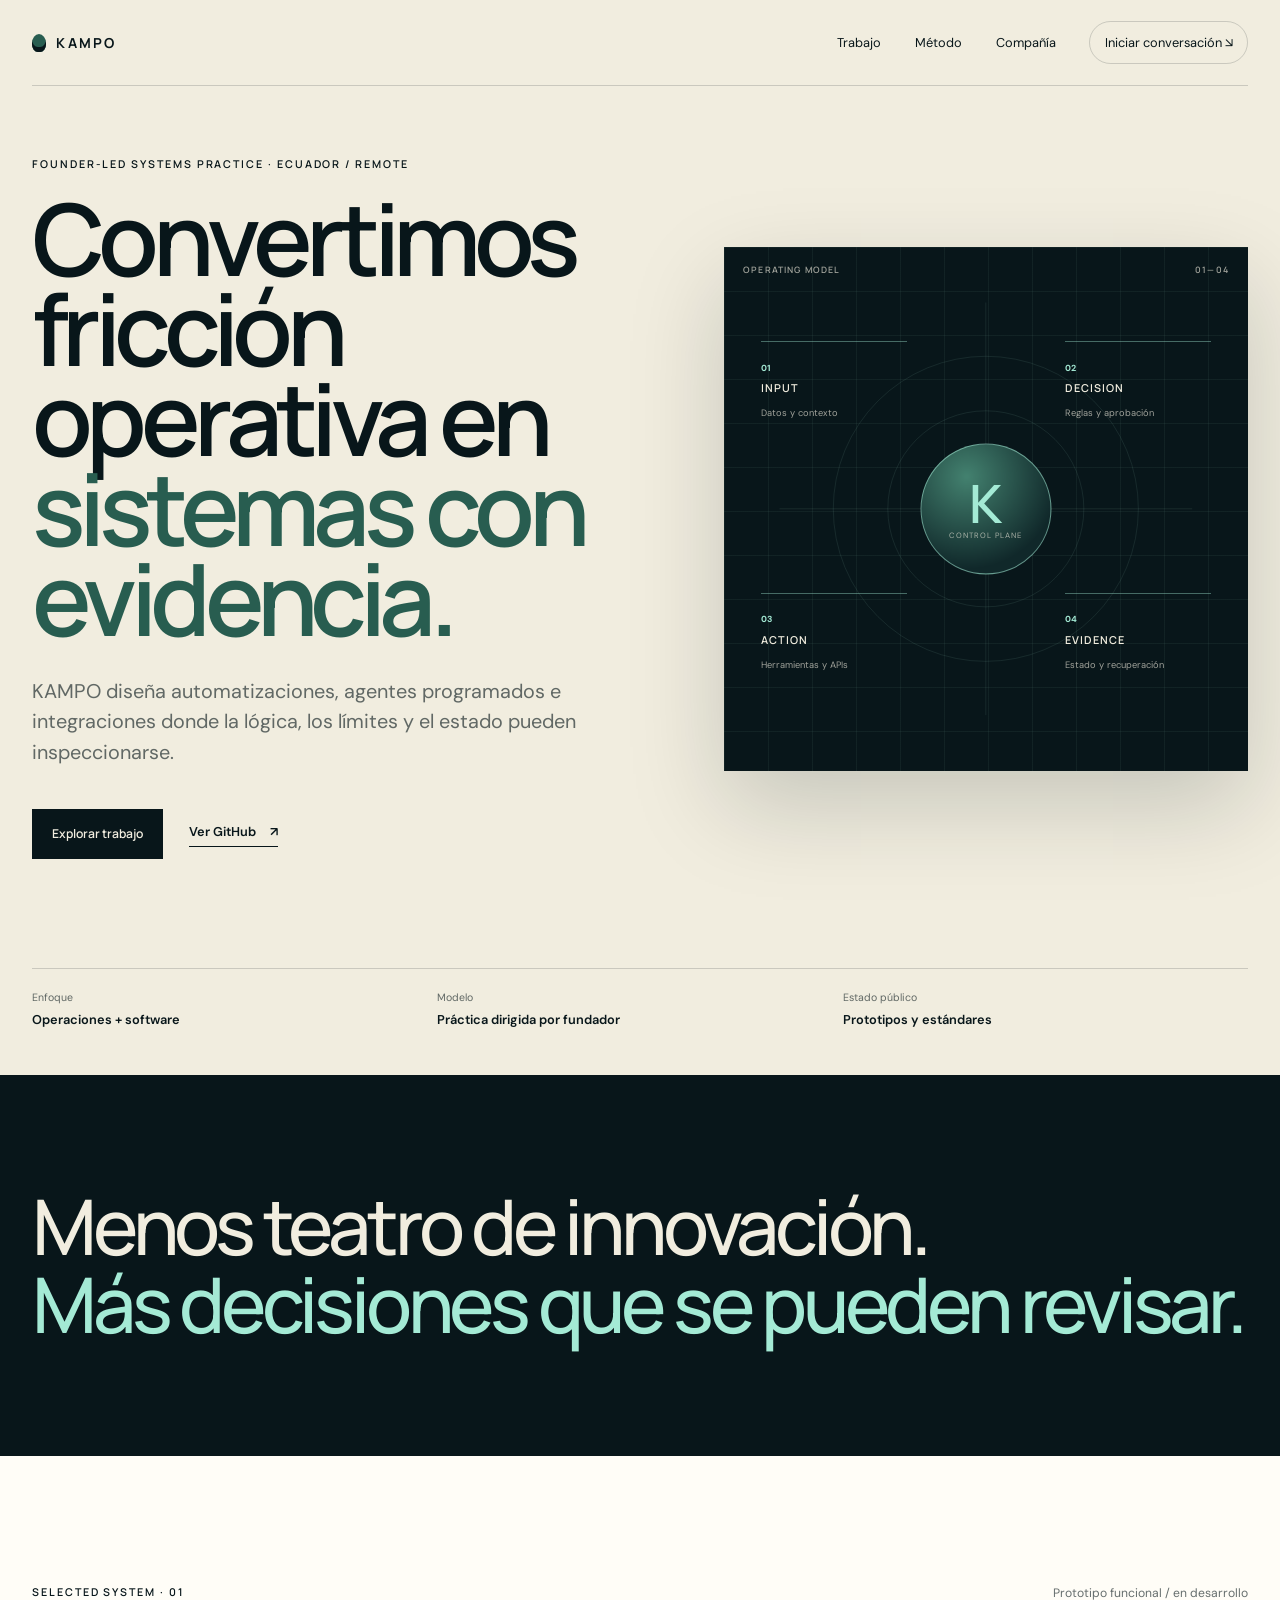
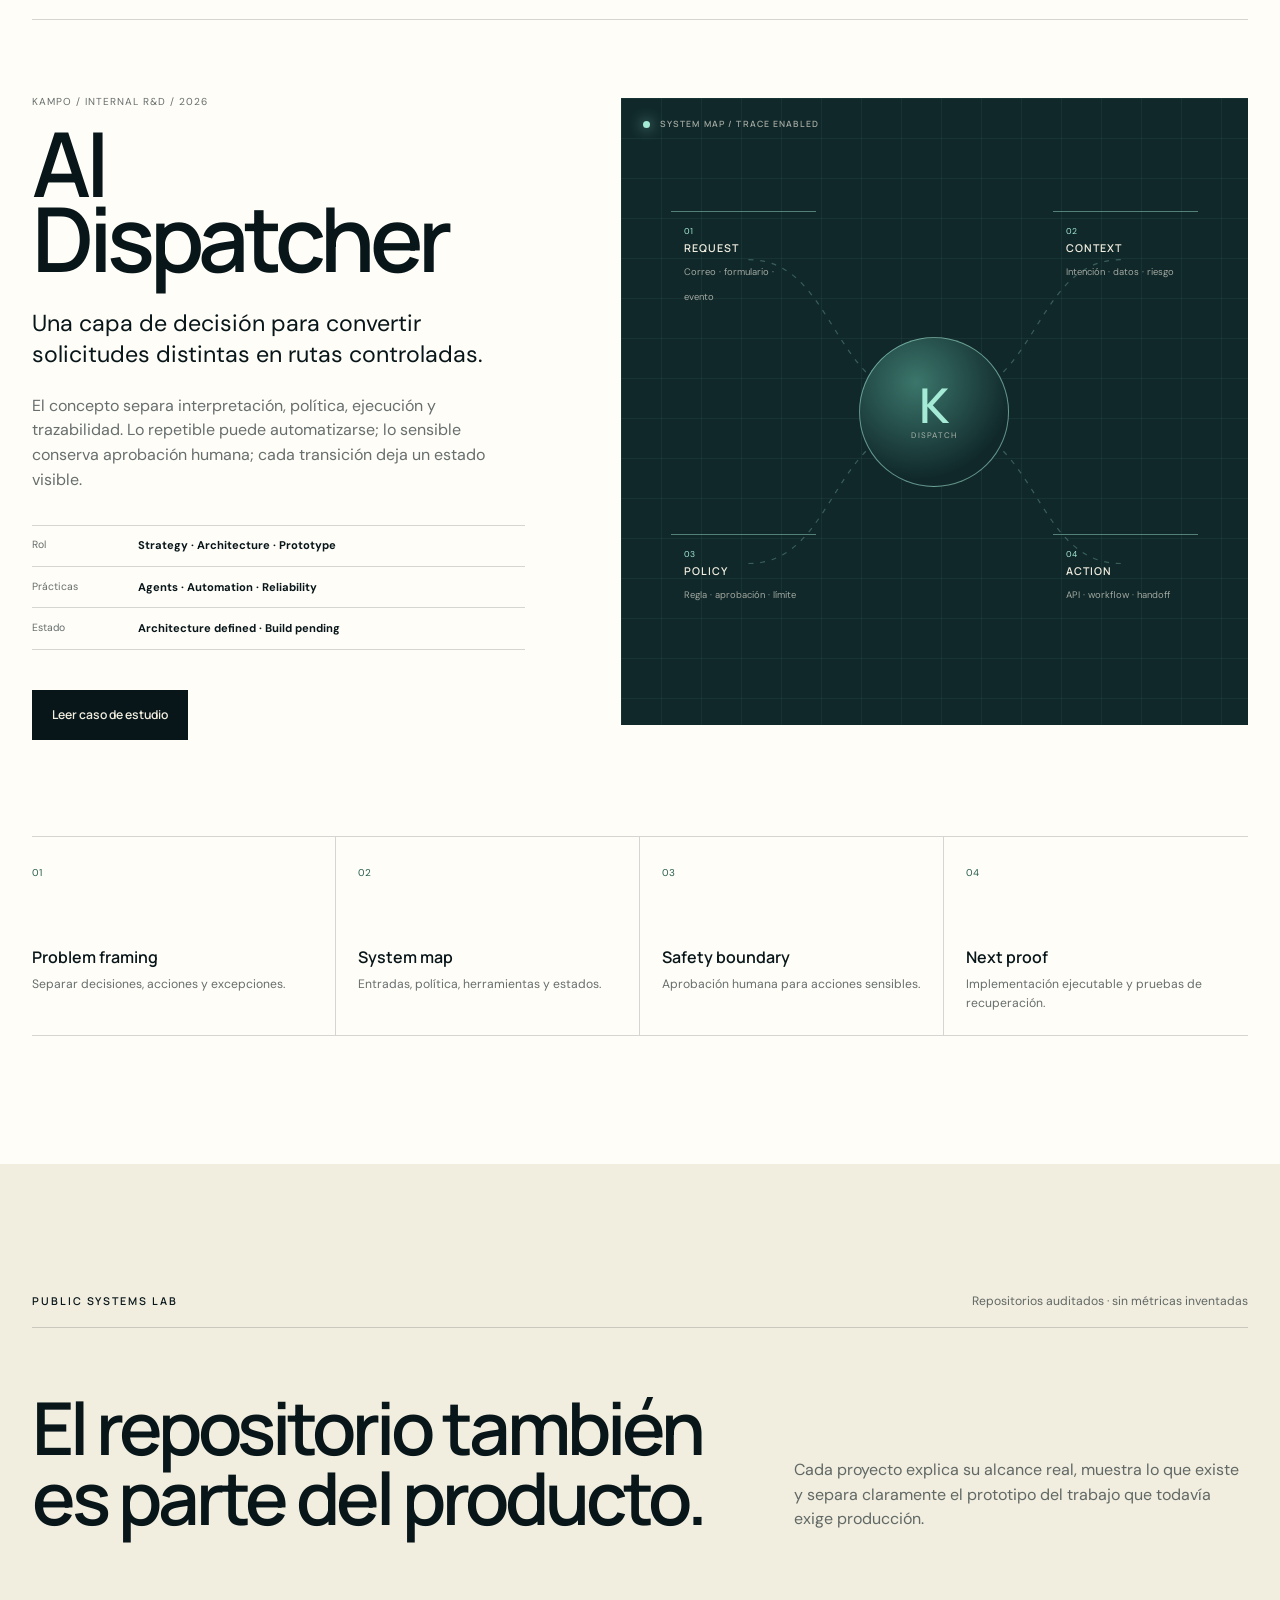
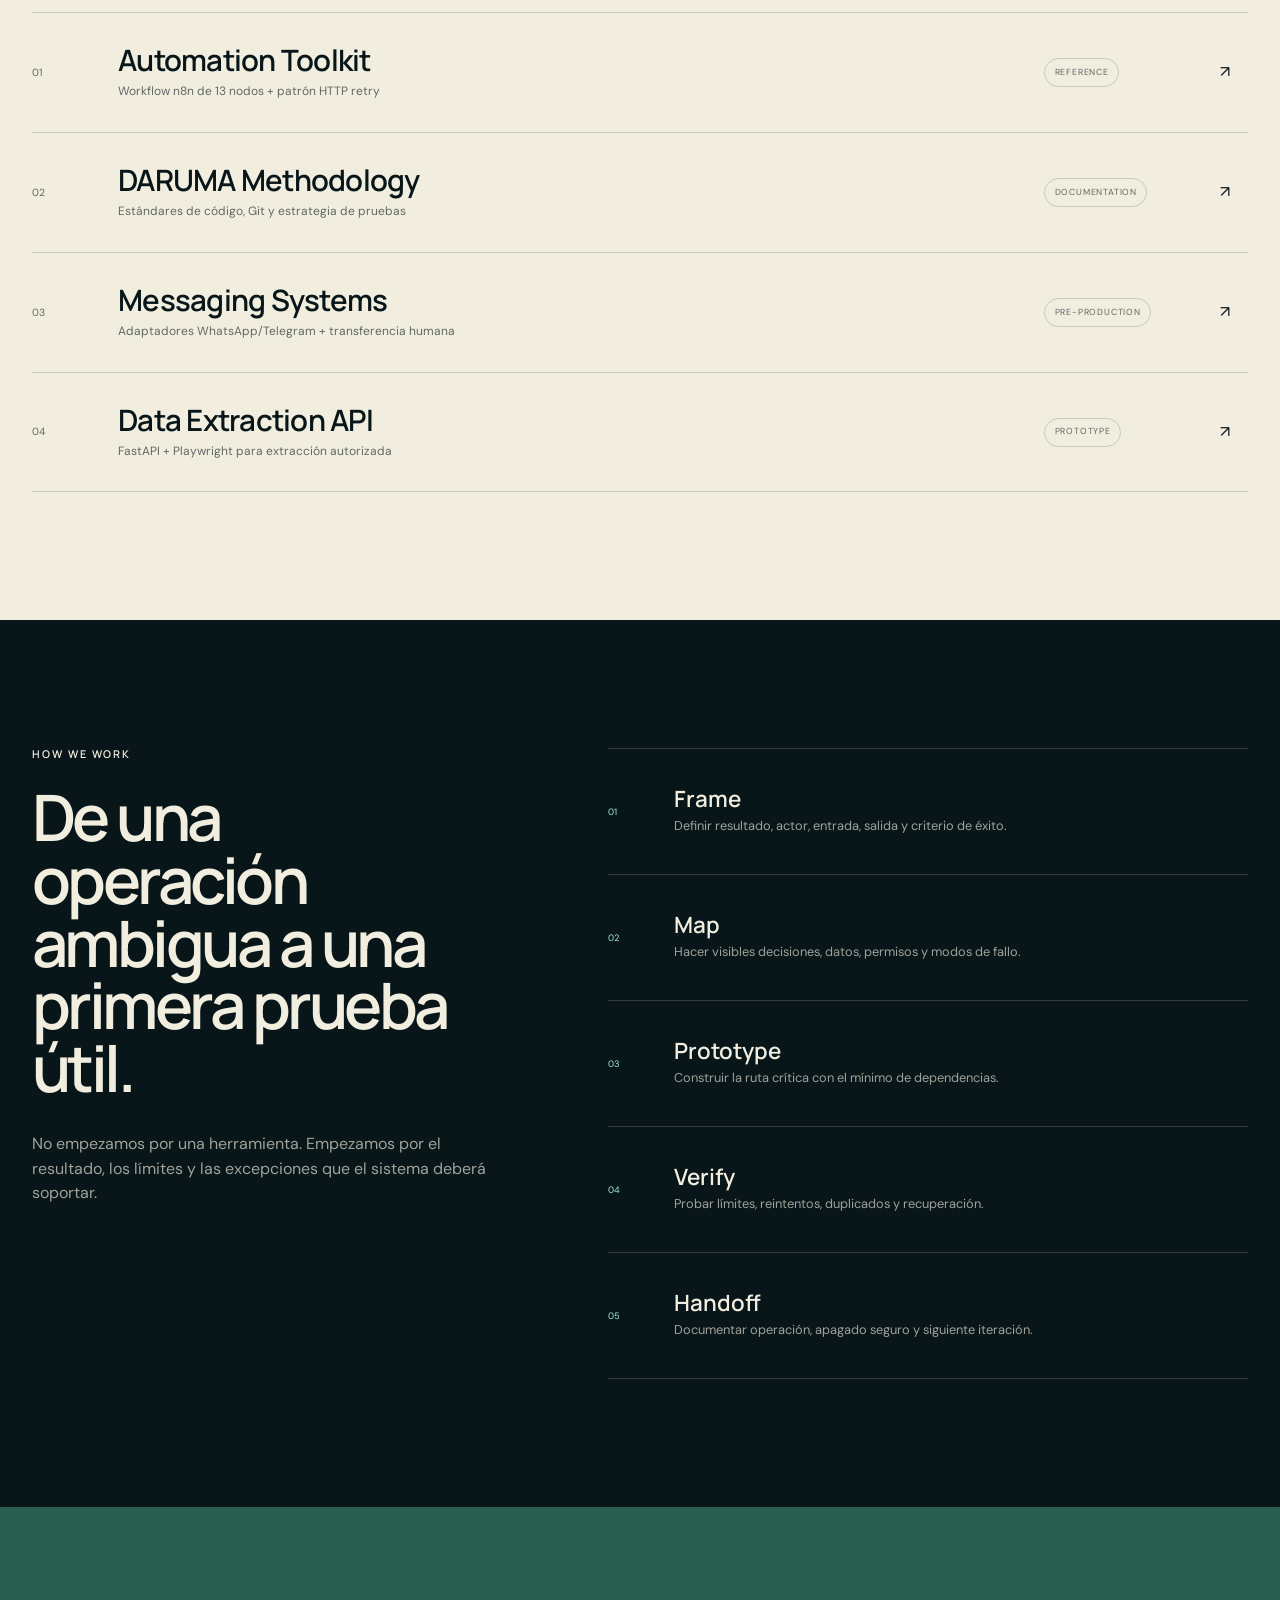
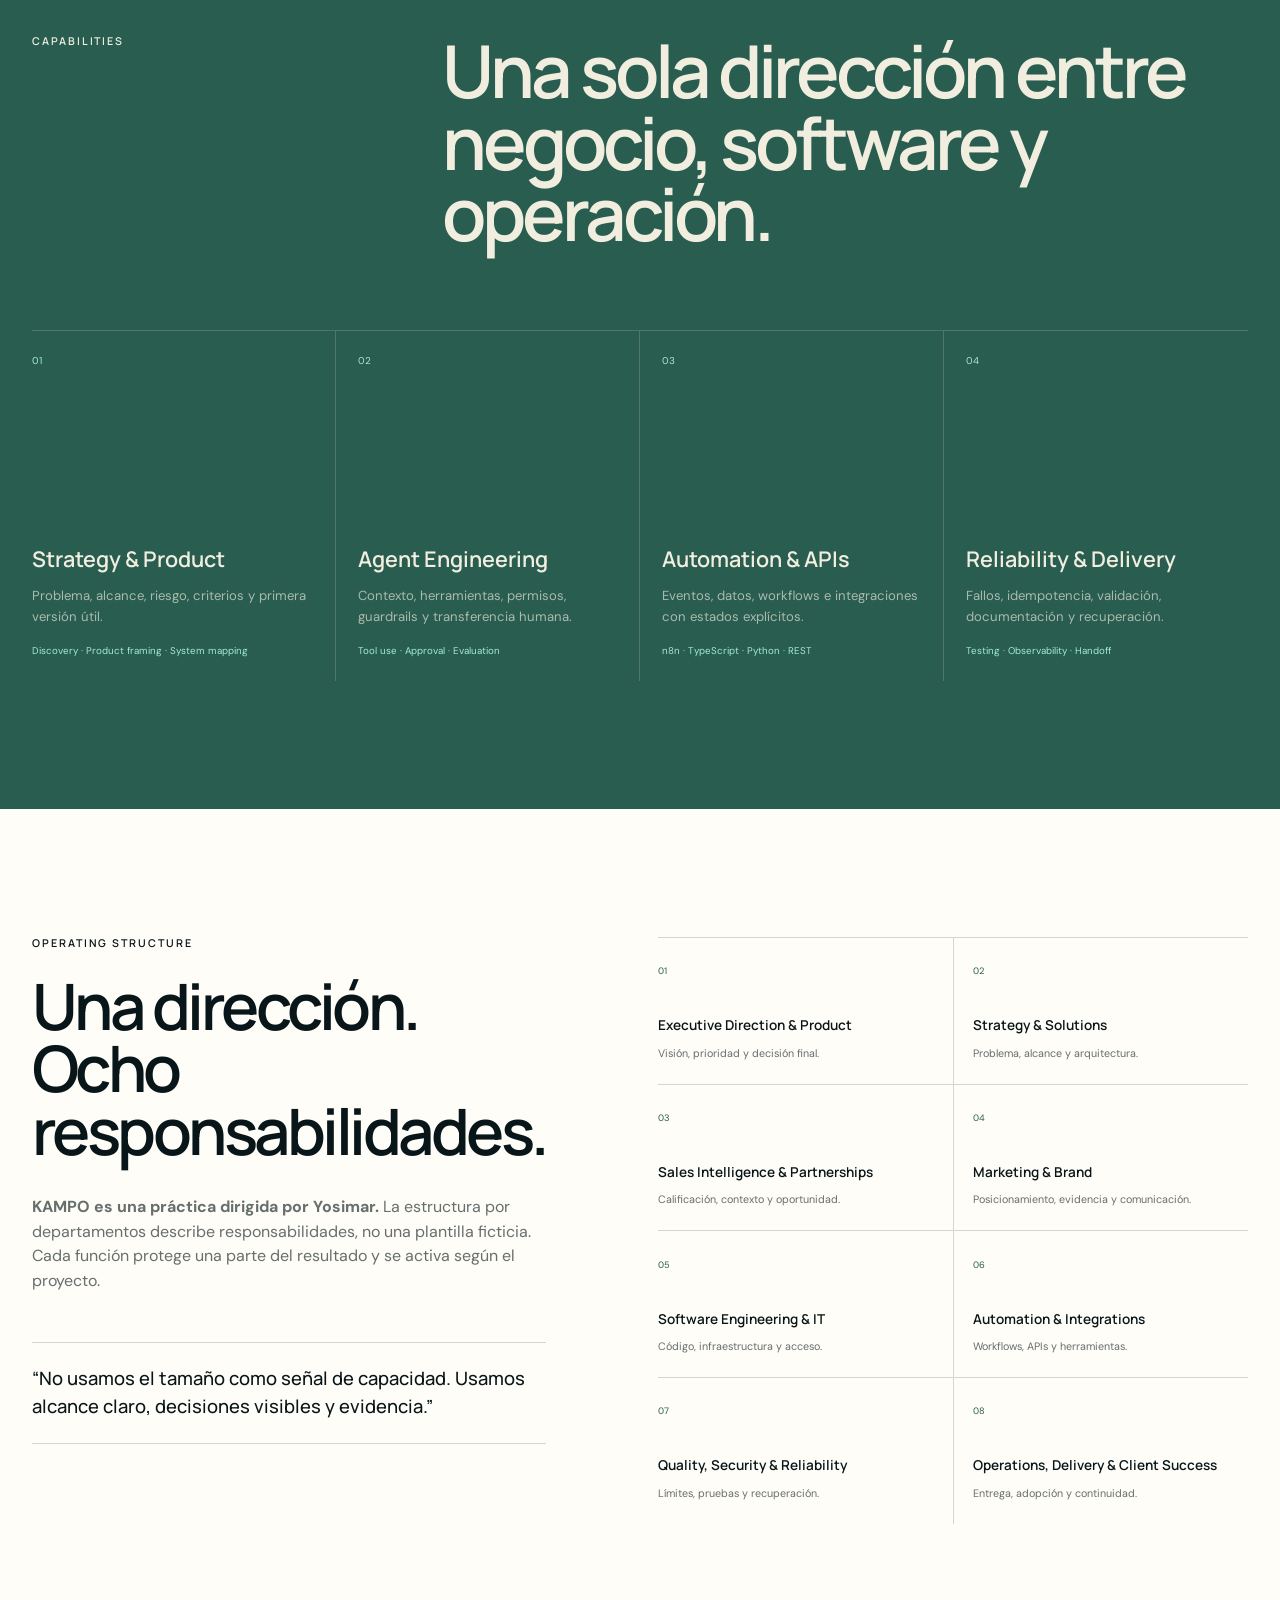
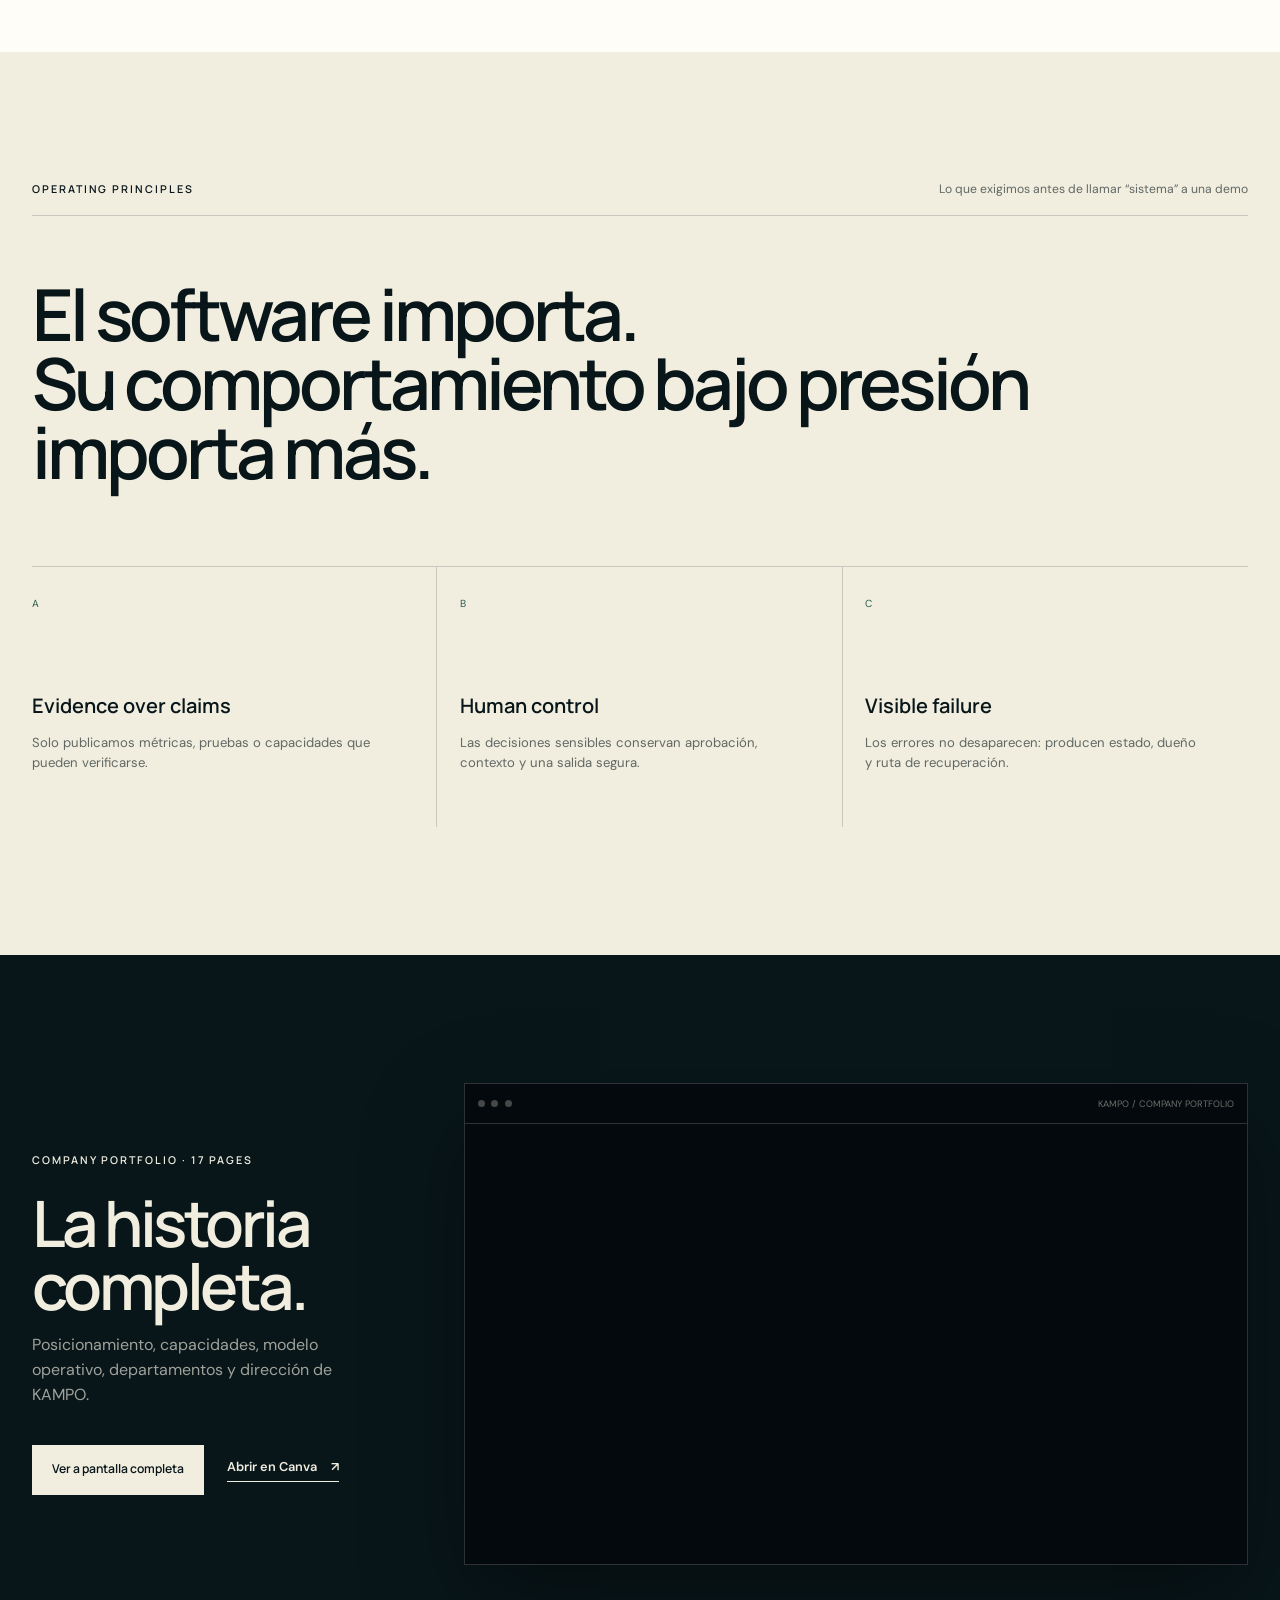
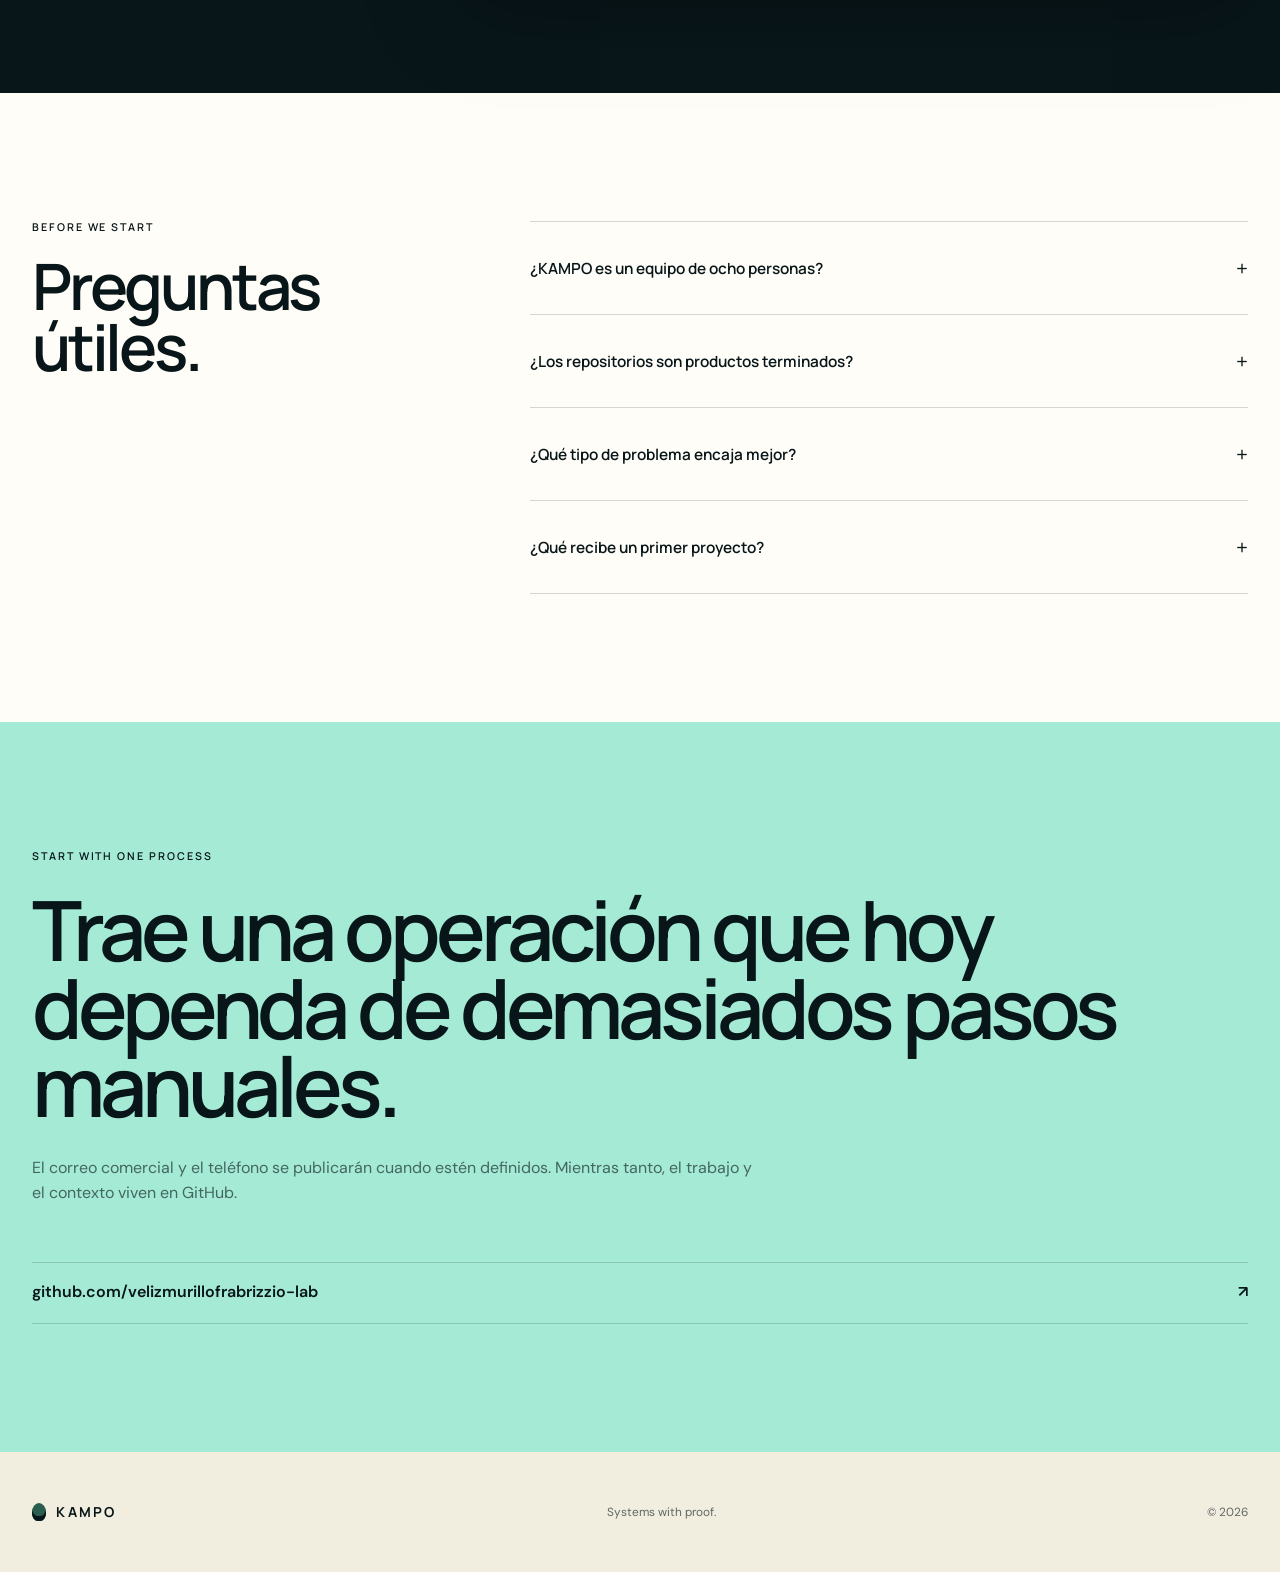
==== commit 7771d0d5: "Rebuild KAMPO portfolio with verified case studies and Pages deployment" ====
--- a/index.html
+++ b/index.html
@@ -3,12 +3,13 @@
 <head>
   <meta charset="utf-8">
   <meta name="viewport" content="width=device-width, initial-scale=1">
-  <meta name="description" content="KAMPO diseña agentes programados, automatizaciones e infraestructura digital para operaciones empresariales.">
-  <meta name="theme-color" content="#071218">
-  <meta property="og:title" content="KAMPO — Systems that execute">
-  <meta property="og:description" content="Estrategia, ingeniería y automatización convertidas en sistemas que pueden verse, probarse y mejorar.">
+  <meta name="description" content="KAMPO es una práctica de sistemas liderada por Yosimar. Diseñamos automatizaciones, agentes programados e integraciones con límites visibles y evidencia verificable.">
+  <meta name="theme-color" content="#08161a">
+  <meta property="og:title" content="KAMPO — Systems with proof">
+  <meta property="og:description" content="Estrategia, ingeniería y automatización convertidas en sistemas inspeccionables.">
   <meta property="og:type" content="website">
-  <title>KAMPO — Systems that execute</title>
+  <meta property="og:image" content="assets/readme-hero.svg">
+  <title>KAMPO — Systems with proof</title>
   <link rel="icon" href="assets/favicon.svg" type="image/svg+xml">
   <link rel="preconnect" href="https://fonts.googleapis.com">
   <link rel="preconnect" href="https://fonts.gstatic.com" crossorigin>
@@ -20,162 +21,206 @@
 
   <header class="site-header">
     <a class="brand" href="#top" aria-label="KAMPO, inicio">
-      <span class="brand-symbol" aria-hidden="true"></span>
-      <span>KAMPO</span>
+      <span class="brand-symbol" aria-hidden="true"></span><span>KAMPO</span>
     </a>
     <nav aria-label="Navegación principal">
       <a href="#work">Trabajo</a>
-      <a href="#capabilities">Capacidades</a>
+      <a href="#approach">Método</a>
       <a href="#company">Compañía</a>
-      <a class="nav-cta" href="#deck">Portafolio ↘</a>
+      <a class="nav-cta" href="#contact">Iniciar conversación ↘</a>
     </nav>
   </header>
 
   <main id="top">
     <section class="hero" aria-labelledby="hero-title">
-      <p class="kicker">Independent systems studio · Quito / Remote</p>
-      <h1 id="hero-title">Diseñamos sistemas que mantienen el trabajo <span>en movimiento.</span></h1>
-      <div class="hero-bottom">
-        <p>Estrategia, ingeniería y automatización convertidas en operaciones claras, verificables y preparadas para evolucionar.</p>
-        <a class="arrow-link" href="#work">Ver trabajo seleccionado <span aria-hidden="true">↓</span></a>
-      </div>
-      <div class="hero-orbit" aria-hidden="true">
-        <div class="orbit-ring ring-one"></div>
-        <div class="orbit-ring ring-two"></div>
-        <div class="orbit-core"></div>
-        <span class="orbit-label label-one">STRATEGY</span>
-        <span class="orbit-label label-two">ENGINEERING</span>
-        <span class="orbit-label label-three">OPERATIONS</span>
-      </div>
-    </section>
-
-    <section class="manifesto" aria-label="Posicionamiento">
-      <p>No vendemos una lista de herramientas.</p>
-      <p>Diseñamos una forma mejor de operar.</p>
+      <div class="hero-copy">
+        <p class="kicker">Founder-led systems practice · Ecuador / Remote</p>
+        <h1 id="hero-title">Convertimos fricción operativa en <span>sistemas con evidencia.</span></h1>
+        <p class="hero-lead">KAMPO diseña automatizaciones, agentes programados e integraciones donde la lógica, los límites y el estado pueden inspeccionarse.</p>
+        <div class="hero-actions">
+          <a class="button dark" href="#work">Explorar trabajo</a>
+          <a class="arrow-link" href="https://github.com/velizmurillofrabrizzio-lab" target="_blank" rel="noreferrer">Ver GitHub <span>↗</span></a>
+        </div>
+      </div>
+      <div class="hero-instrument" aria-label="Diagrama conceptual: entrada, decisión, acción y evidencia">
+        <div class="instrument-head"><span>OPERATING MODEL</span><span>01—04</span></div>
+        <div class="instrument-core"><span>K</span><small>CONTROL PLANE</small></div>
+        <div class="instrument-item item-a"><b>01</b><span>INPUT</span><small>Datos y contexto</small></div>
+        <div class="instrument-item item-b"><b>02</b><span>DECISION</span><small>Reglas y aprobación</small></div>
+        <div class="instrument-item item-c"><b>03</b><span>ACTION</span><small>Herramientas y APIs</small></div>
+        <div class="instrument-item item-d"><b>04</b><span>EVIDENCE</span><small>Estado y recuperación</small></div>
+        <svg viewBox="0 0 640 640" role="presentation"><circle cx="320" cy="320" r="207"/><circle cx="320" cy="320" r="133"/><path d="M320 40v560M40 320h560"/></svg>
+      </div>
+      <dl class="hero-facts">
+        <div><dt>Enfoque</dt><dd>Operaciones + software</dd></div>
+        <div><dt>Modelo</dt><dd>Práctica dirigida por fundador</dd></div>
+        <div><dt>Estado público</dt><dd>Prototipos y estándares</dd></div>
+      </dl>
+    </section>
+
+    <section class="statement" aria-label="Posicionamiento">
+      <p>Menos teatro de innovación.</p>
+      <p>Más decisiones que se pueden revisar.</p>
     </section>
 
     <section class="selected-work" id="work" aria-labelledby="work-title">
       <div class="section-head">
         <p class="kicker">Selected system · 01</p>
-        <p>Prototipo funcional en desarrollo</p>
+        <p>Prototipo funcional / en desarrollo</p>
       </div>
       <article class="featured-project">
         <div class="project-copy">
-          <h2 id="work-title">KAMPO<br>AI Dispatcher</h2>
+          <p class="project-index">KAMPO / INTERNAL R&amp;D / 2026</p>
+          <h2 id="work-title">AI<br>Dispatcher</h2>
           <p class="project-lead">Una capa de decisión para convertir solicitudes distintas en rutas controladas.</p>
-          <p>El sistema separa interpretación, reglas, ejecución y trazabilidad. Automatiza lo repetible, solicita aprobación ante acciones sensibles y conserva evidencia de cada estado.</p>
-          <div class="project-tags" aria-label="Capacidades del proyecto">
-            <span>Agent engineering</span>
-            <span>Workflow orchestration</span>
-            <span>Human approval</span>
-            <span>Observability</span>
+          <p>El concepto separa interpretación, política, ejecución y trazabilidad. Lo repetible puede automatizarse; lo sensible conserva aprobación humana; cada transición deja un estado visible.</p>
+          <div class="project-meta">
+            <div><span>Rol</span><strong>Strategy · Architecture · Prototype</strong></div>
+            <div><span>Prácticas</span><strong>Agents · Automation · Reliability</strong></div>
+            <div><span>Estado</span><strong>Architecture defined · Build pending</strong></div>
           </div>
-          <a class="arrow-link" href="#deck">Ver arquitectura en el deck <span aria-hidden="true">→</span></a>
-        </div>
-        <div class="system-visual" aria-label="Flujo conceptual del KAMPO AI Dispatcher">
-          <div class="system-status"><span></span> SYSTEM MAP / 2026</div>
-          <div class="flow-node node-input"><small>01</small><strong>INPUT</strong><span>Solicitud</span></div>
-          <div class="flow-node node-intent"><small>02</small><strong>INTENT</strong><span>Contexto</span></div>
-          <div class="flow-node node-policy"><small>03</small><strong>POLICY</strong><span>Reglas</span></div>
-          <div class="flow-node node-action"><small>04</small><strong>ACTION</strong><span>Ejecución</span></div>
+          <a class="button dark" href="case-study-dispatcher.html">Leer caso de estudio</a>
+        </div>
+        <div class="system-visual" aria-label="Mapa del sistema AI Dispatcher">
+          <div class="system-status"><span></span> SYSTEM MAP / TRACE ENABLED</div>
+          <div class="flow-node node-input"><small>01</small><strong>REQUEST</strong><span>Correo · formulario · evento</span></div>
+          <div class="flow-node node-intent"><small>02</small><strong>CONTEXT</strong><span>Intención · datos · riesgo</span></div>
+          <div class="flow-node node-policy"><small>03</small><strong>POLICY</strong><span>Regla · aprobación · límite</span></div>
+          <div class="flow-node node-action"><small>04</small><strong>ACTION</strong><span>API · workflow · handoff</span></div>
           <div class="flow-core"><span>K</span><small>DISPATCH</small></div>
           <svg class="flow-lines" viewBox="0 0 640 640" role="presentation">
-            <path d="M130 165C210 165 214 278 286 304"/>
-            <path d="M510 165C430 165 426 278 354 304"/>
-            <path d="M130 475C210 475 214 362 286 336"/>
-            <path d="M510 475C430 475 426 362 354 336"/>
+            <path d="M130 165C210 165 214 278 286 304"/><path d="M510 165C430 165 426 278 354 304"/>
+            <path d="M130 475C210 475 214 362 286 336"/><path d="M510 475C430 475 426 362 354 336"/>
           </svg>
         </div>
       </article>
-    </section>
-
-    <section class="work-index" aria-labelledby="systems-title">
+      <div class="evidence-strip" aria-label="Evidencia actual del proyecto">
+        <div><span>01</span><strong>Problem framing</strong><p>Separar decisiones, acciones y excepciones.</p></div>
+        <div><span>02</span><strong>System map</strong><p>Entradas, política, herramientas y estados.</p></div>
+        <div><span>03</span><strong>Safety boundary</strong><p>Aprobación humana para acciones sensibles.</p></div>
+        <div><span>04</span><strong>Next proof</strong><p>Implementación ejecutable y pruebas de recuperación.</p></div>
+      </div>
+    </section>
+
+    <section class="repo-section" aria-labelledby="repos-title">
       <div class="section-head">
-        <p class="kicker">Systems index</p>
-        <p>Laboratorio público en GitHub</p>
-      </div>
-      <h2 id="systems-title" class="sr-only">Sistemas seleccionados</h2>
-      <a class="index-row" href="https://github.com/velizmurillofrabrizzio-lab/daruma-methodology" target="_blank" rel="noreferrer">
-        <span class="index-number">02</span>
-        <span><strong>DARUMA Methodology</strong><small>Estándares, criterios y documentación de entrega</small></span>
-        <span>Operating system</span><span>↗</span>
-      </a>
-      <a class="index-row" href="https://github.com/velizmurillofrabrizzio-lab/n8n-automation-toolkit" target="_blank" rel="noreferrer">
-        <span class="index-number">03</span>
-        <span><strong>Automation Toolkit</strong><small>Patrones de orquestación y automatización</small></span>
-        <span>Automation lab</span><span>↗</span>
-      </a>
-      <a class="index-row" href="https://github.com/velizmurillofrabrizzio-lab/scraper-api-engine" target="_blank" rel="noreferrer">
-        <span class="index-number">04</span>
-        <span><strong>Scraper API Engine</strong><small>Extracción estructurada y servicios API</small></span>
-        <span>Engineering lab</span><span>↗</span>
-      </a>
-      <a class="index-row" href="https://github.com/velizmurillofrabrizzio-lab/whatsapp-telegram-bot-factory" target="_blank" rel="noreferrer">
-        <span class="index-number">05</span>
-        <span><strong>Messaging Systems</strong><small>Mensajería, estados y transferencia humana</small></span>
-        <span>Product lab</span><span>↗</span>
-      </a>
-    </section>
-
-    <section class="capabilities" id="capabilities" aria-labelledby="capabilities-title">
+        <p class="kicker">Public systems lab</p>
+        <p>Repositorios auditados · sin métricas inventadas</p>
+      </div>
+      <div class="repo-intro">
+        <h2 id="repos-title">El repositorio también es parte del producto.</h2>
+        <p>Cada proyecto explica su alcance real, muestra lo que existe y separa claramente el prototipo del trabajo que todavía exige producción.</p>
+      </div>
+      <div class="repo-list">
+        <a class="repo-row" href="https://github.com/velizmurillofrabrizzio-lab/n8n-automation-toolkit" target="_blank" rel="noreferrer">
+          <span class="repo-number">01</span><span><strong>Automation Toolkit</strong><small>Workflow n8n de 13 nodos + patrón HTTP retry</small></span><span class="repo-state">REFERENCE</span><span>↗</span>
+        </a>
+        <a class="repo-row" href="https://github.com/velizmurillofrabrizzio-lab/daruma-methodology" target="_blank" rel="noreferrer">
+          <span class="repo-number">02</span><span><strong>DARUMA Methodology</strong><small>Estándares de código, Git y estrategia de pruebas</small></span><span class="repo-state">DOCUMENTATION</span><span>↗</span>
+        </a>
+        <a class="repo-row" href="https://github.com/velizmurillofrabrizzio-lab/whatsapp-telegram-bot-factory" target="_blank" rel="noreferrer">
+          <span class="repo-number">03</span><span><strong>Messaging Systems</strong><small>Adaptadores WhatsApp/Telegram + transferencia humana</small></span><span class="repo-state">PRE-PRODUCTION</span><span>↗</span>
+        </a>
+        <a class="repo-row" href="https://github.com/velizmurillofrabrizzio-lab/scraper-api-engine" target="_blank" rel="noreferrer">
+          <span class="repo-number">04</span><span><strong>Data Extraction API</strong><small>FastAPI + Playwright para extracción autorizada</small></span><span class="repo-state">PROTOTYPE</span><span>↗</span>
+        </a>
+      </div>
+    </section>
+
+    <section class="approach" id="approach" aria-labelledby="approach-title">
+      <div class="approach-heading">
+        <p class="kicker">How we work</p>
+        <h2 id="approach-title">De una operación ambigua a una primera prueba útil.</h2>
+        <p>No empezamos por una herramienta. Empezamos por el resultado, los límites y las excepciones que el sistema deberá soportar.</p>
+      </div>
+      <ol class="process-list">
+        <li><span>01</span><div><h3>Frame</h3><p>Definir resultado, actor, entrada, salida y criterio de éxito.</p></div></li>
+        <li><span>02</span><div><h3>Map</h3><p>Hacer visibles decisiones, datos, permisos y modos de fallo.</p></div></li>
+        <li><span>03</span><div><h3>Prototype</h3><p>Construir la ruta crítica con el mínimo de dependencias.</p></div></li>
+        <li><span>04</span><div><h3>Verify</h3><p>Probar límites, reintentos, duplicados y recuperación.</p></div></li>
+        <li><span>05</span><div><h3>Handoff</h3><p>Documentar operación, apagado seguro y siguiente iteración.</p></div></li>
+      </ol>
+    </section>
+
+    <section class="capabilities" aria-labelledby="capabilities-title">
       <div class="capabilities-intro">
-        <p class="kicker">What we do</p>
-        <h2 id="capabilities-title">De la ambigüedad a un sistema que puede demostrarse.</h2>
+        <p class="kicker">Capabilities</p>
+        <h2 id="capabilities-title">Una sola dirección entre negocio, software y operación.</h2>
       </div>
       <div class="capability-grid">
-        <article><span>01</span><h3>Strategy & Product</h3><p>Convertimos un problema operativo en alcance, reglas, riesgos y una primera versión útil.</p></article>
-        <article><span>02</span><h3>Agent Engineering</h3><p>Programamos memoria, herramientas, permisos, validaciones y acciones controladas.</p></article>
-        <article><span>03</span><h3>Automation & APIs</h3><p>Conectamos datos, eventos y servicios con estados visibles y recuperación ante fallos.</p></article>
-        <article><span>04</span><h3>Reliability & Delivery</h3><p>Probamos límites, documentamos decisiones y entregamos sistemas que pueden mantenerse.</p></article>
+        <article><span>01</span><h3>Strategy & Product</h3><p>Problema, alcance, riesgo, criterios y primera versión útil.</p><small>Discovery · Product framing · System mapping</small></article>
+        <article><span>02</span><h3>Agent Engineering</h3><p>Contexto, herramientas, permisos, guardrails y transferencia humana.</p><small>Tool use · Approval · Evaluation</small></article>
+        <article><span>03</span><h3>Automation & APIs</h3><p>Eventos, datos, workflows e integraciones con estados explícitos.</p><small>n8n · TypeScript · Python · REST</small></article>
+        <article><span>04</span><h3>Reliability & Delivery</h3><p>Fallos, idempotencia, validación, documentación y recuperación.</p><small>Testing · Observability · Handoff</small></article>
       </div>
     </section>
 
     <section class="company" id="company" aria-labelledby="company-title">
       <div class="company-statement">
-        <p class="kicker">Company model</p>
+        <p class="kicker">Operating structure</p>
         <h2 id="company-title">Una dirección.<br>Ocho responsabilidades.</h2>
-        <p>KAMPO es liderada por Yosimar y opera como una estructura funcional integrada. No usamos cargos para inflar tamaño: cada práctica existe para proteger una parte concreta del resultado.</p>
-      </div>
-      <div class="practice-list" aria-label="Prácticas funcionales de KAMPO">
-        <span>Executive Direction & Product</span>
-        <span>Strategy & Solutions</span>
-        <span>Sales Intelligence & Partnerships</span>
-        <span>Marketing & Brand</span>
-        <span>Software Engineering & IT</span>
-        <span>Automation & Integrations</span>
-        <span>Quality, Security & Reliability</span>
-        <span>Operations, Delivery & Client Success</span>
+        <p><strong>KAMPO es una práctica dirigida por Yosimar.</strong> La estructura por departamentos describe responsabilidades, no una plantilla ficticia. Cada función protege una parte del resultado y se activa según el proyecto.</p>
+        <blockquote>“No usamos el tamaño como señal de capacidad. Usamos alcance claro, decisiones visibles y evidencia.”</blockquote>
+      </div>
+      <div class="practice-list" aria-label="Departamentos funcionales de KAMPO">
+        <div><span>01</span><strong>Executive Direction & Product</strong><small>Visión, prioridad y decisión final.</small></div>
+        <div><span>02</span><strong>Strategy & Solutions</strong><small>Problema, alcance y arquitectura.</small></div>
+        <div><span>03</span><strong>Sales Intelligence & Partnerships</strong><small>Calificación, contexto y oportunidad.</small></div>
+        <div><span>04</span><strong>Marketing & Brand</strong><small>Posicionamiento, evidencia y comunicación.</small></div>
+        <div><span>05</span><strong>Software Engineering & IT</strong><small>Código, infraestructura y acceso.</small></div>
+        <div><span>06</span><strong>Automation & Integrations</strong><small>Workflows, APIs y herramientas.</small></div>
+        <div><span>07</span><strong>Quality, Security & Reliability</strong><small>Límites, pruebas y recuperación.</small></div>
+        <div><span>08</span><strong>Operations, Delivery & Client Success</strong><small>Entrega, adopción y continuidad.</small></div>
+      </div>
+    </section>
+
+    <section class="principles" aria-labelledby="principles-title">
+      <div class="section-head"><p class="kicker">Operating principles</p><p>Lo que exigimos antes de llamar “sistema” a una demo</p></div>
+      <h2 id="principles-title">El software importa.<br>Su comportamiento bajo presión importa más.</h2>
+      <div class="principle-grid">
+        <article><span>A</span><h3>Evidence over claims</h3><p>Solo publicamos métricas, pruebas o capacidades que pueden verificarse.</p></article>
+        <article><span>B</span><h3>Human control</h3><p>Las decisiones sensibles conservan aprobación, contexto y una salida segura.</p></article>
+        <article><span>C</span><h3>Visible failure</h3><p>Los errores no desaparecen: producen estado, dueño y ruta de recuperación.</p></article>
       </div>
     </section>
 
     <section class="deck-section" id="deck" aria-labelledby="deck-title">
       <div class="deck-intro">
-        <p class="kicker">Company portfolio · 2026</p>
+        <p class="kicker">Company portfolio · 17 pages</p>
         <h2 id="deck-title">La historia completa.</h2>
-        <p>Quiénes somos, cómo pensamos, qué construimos y cómo se organiza KAMPO.</p>
+        <p>Posicionamiento, capacidades, modelo operativo, departamentos y dirección de KAMPO.</p>
         <div class="deck-actions">
           <a class="button light" href="presentation.html">Ver a pantalla completa</a>
-          <a class="arrow-link" href="https://www.canva.com/d/0xo0ov3JvkWvNuM" target="_blank" rel="noreferrer">Abrir en Canva ↗</a>
+          <a class="arrow-link" href="https://www.canva.com/d/0xo0ov3JvkWvNuM" target="_blank" rel="noreferrer">Abrir en Canva <span>↗</span></a>
         </div>
       </div>
       <div class="deck-browser">
-        <div class="browser-bar"><i></i><i></i><i></i><span>KAMPO / Company portfolio</span></div>
-        <div class="deck-frame">
-          <iframe title="Presentación corporativa KAMPO" src="https://www.canva.com/design/DAHTCPQ8070/view?embed" loading="lazy" allowfullscreen="allowfullscreen" allow="fullscreen"></iframe>
-        </div>
-      </div>
-    </section>
-
-    <section class="contact" aria-labelledby="contact-title">
+        <div class="browser-bar"><i></i><i></i><i></i><span>KAMPO / COMPANY PORTFOLIO</span></div>
+        <div class="deck-frame"><iframe title="Presentación corporativa KAMPO" src="https://www.canva.com/design/DAHTCPQ8070/view?embed" loading="lazy" allowfullscreen="allowfullscreen" allow="fullscreen"></iframe></div>
+      </div>
+    </section>
+
+    <section class="faq" aria-labelledby="faq-title">
+      <div><p class="kicker">Before we start</p><h2 id="faq-title">Preguntas útiles.</h2></div>
+      <div class="faq-list">
+        <details><summary>¿KAMPO es un equipo de ocho personas?<span>+</span></summary><p>No. Es una práctica dirigida por Yosimar con ocho responsabilidades funcionales. Esa distinción evita vender una capacidad humana inexistente.</p></details>
+        <details><summary>¿Los repositorios son productos terminados?<span>+</span></summary><p>No todos. Cada README declara si se trata de documentación, referencia, prototipo o preproducción, además de sus limitaciones.</p></details>
+        <details><summary>¿Qué tipo de problema encaja mejor?<span>+</span></summary><p>Procesos repetitivos con decisiones claras, múltiples herramientas, estados difíciles de rastrear o necesidad de aprobación humana.</p></details>
+        <details><summary>¿Qué recibe un primer proyecto?<span>+</span></summary><p>Mapa del sistema, alcance de la primera versión, repositorio, instrucciones de ejecución y una lista explícita de riesgos y siguientes pasos.</p></details>
+      </div>
+    </section>
+
+    <section class="contact" id="contact" aria-labelledby="contact-title">
       <p class="kicker">Start with one process</p>
-      <h2 id="contact-title">Construyamos una primera versión que pueda verse, probarse y mejorar.</h2>
-      <a class="contact-link" href="https://github.com/velizmurillofrabrizzio-lab" target="_blank" rel="noreferrer">github.com/velizmurillofrabrizzio-lab <span>↗</span></a>
+      <h2 id="contact-title">Trae una operación que hoy dependa de demasiados pasos manuales.</h2>
+      <p class="contact-note">El correo comercial y el teléfono se publicarán cuando estén definidos. Mientras tanto, el trabajo y el contexto viven en GitHub.</p>
+      <a class="contact-link" href="https://github.com/velizmurillofrabrizzio-lab" target="_blank" rel="noreferrer"><span>github.com/velizmurillofrabrizzio-lab</span><span>↗</span></a>
     </section>
   </main>
 
   <footer>
     <a class="brand" href="#top"><span class="brand-symbol" aria-hidden="true"></span><span>KAMPO</span></a>
-    <span>Systems that execute.</span>
+    <span>Systems with proof.</span>
     <span>© <span id="year">2026</span></span>
   </footer>
 
--- a/styles.css
+++ b/styles.css
@@ -1,272 +1,26 @@
-@import url('https://fonts.googleapis.com/css2?family=DM+Sans:wght@400;500;600&family=Manrope:wght@500;600;700&display=swap');
-
-:root {
-  --ink: #08131c;
-  --deep-teal: #102c31;
-  --jade: #1d514d;
-  --mint: #79d8ca;
-  --ice: #dcebe7;
-  --cream: #f5f0e7;
-  --paper: #fffdf7;
-  --gold: #c8ad76;
-  --line: rgba(220, 235, 231, .16);
-  --max: 1240px;
+:root{
+  --ink:#08161a;--ink-2:#10282a;--jade:#285d50;--jade-2:#3d7767;--mint:#a4ead5;
+  --cream:#f1eddf;--paper:#fffdf7;--gold:#c9b27a;--line:rgba(8,22,26,.17);
+  --line-light:rgba(241,237,223,.18);--muted:rgba(8,22,26,.62);--muted-light:rgba(241,237,223,.65);
+  --max:1380px;
 }
-
-* { box-sizing: border-box; }
-html { scroll-behavior: smooth; }
-body {
-  margin: 0;
-  background: var(--ink);
-  color: var(--paper);
-  font-family: "DM Sans", system-ui, sans-serif;
-  line-height: 1.5;
-  text-rendering: optimizeLegibility;
-}
-a { color: inherit; }
-.skip-link {
-  position: fixed;
-  left: 1rem;
-  top: -5rem;
-  z-index: 100;
-  padding: .7rem 1rem;
-  background: var(--paper);
-  color: var(--ink);
-  border-radius: 999px;
-}
-.skip-link:focus { top: 1rem; }
-
-.site-header,
-.presentation-header {
-  width: min(calc(100% - 48px), var(--max));
-  margin: 0 auto;
-  min-height: 82px;
-  display: flex;
-  align-items: center;
-  justify-content: space-between;
-  border-bottom: 1px solid var(--line);
-  position: relative;
-  z-index: 10;
-}
-.brand {
-  display: inline-flex;
-  align-items: center;
-  gap: .65rem;
-  font: 700 .92rem/1 "Manrope", sans-serif;
-  letter-spacing: .14em;
-  text-decoration: none;
-}
-.brand-mark {
-  width: 15px;
-  height: 15px;
-  background: var(--mint);
-  border-radius: 50% 50% 42% 42%;
-  box-shadow: inset 0 -4px 0 var(--jade), 0 0 22px rgba(121,216,202,.45);
-}
-nav { display: flex; gap: 2rem; }
-nav a,
-.presentation-actions > a:not(.button) {
-  color: var(--ice);
-  font-size: .84rem;
-  text-decoration: none;
-  transition: color .2s ease;
-}
-nav a:hover,
-.presentation-actions > a:hover { color: var(--mint); }
-
-.hero {
-  width: min(calc(100% - 48px), var(--max));
-  min-height: 760px;
-  margin: 0 auto;
-  padding: 8.5rem 0 4rem;
-  position: relative;
-  overflow: hidden;
-}
-.hero::before {
-  content: "";
-  position: absolute;
-  right: -18%;
-  top: 4%;
-  width: 690px;
-  height: 690px;
-  border: 1px solid rgba(121,216,202,.16);
-  border-radius: 50%;
-  box-shadow: 0 0 0 110px rgba(121,216,202,.02), 0 0 0 220px rgba(121,216,202,.015);
-}
-.hero-glow {
-  position: absolute;
-  right: 7%;
-  top: 21%;
-  width: 260px;
-  height: 260px;
-  border-radius: 50%;
-  background: radial-gradient(circle at 35% 30%, var(--mint), var(--jade) 47%, var(--deep-teal) 72%);
-  filter: saturate(.8);
-  box-shadow: 0 42px 120px rgba(121,216,202,.16), inset -28px -34px 70px rgba(8,19,28,.55);
-  opacity: .72;
-}
-.eyebrow,
-.section-label {
-  color: var(--mint);
-  font: 600 .72rem/1.2 "Manrope", sans-serif;
-  letter-spacing: .16em;
-  text-transform: uppercase;
-}
-.eyebrow { display: flex; align-items: center; gap: .75rem; }
-.eyebrow span { width: 28px; height: 1px; background: var(--mint); }
-.hero h1 {
-  max-width: 900px;
-  margin: 2rem 0 1.5rem;
-  font: 600 clamp(3.2rem, 7.4vw, 7rem)/.98 "Manrope", sans-serif;
-  letter-spacing: -.055em;
-  position: relative;
-}
-.hero h1 em { color: var(--mint); font-style: normal; }
-.hero-copy {
-  max-width: 690px;
-  color: rgba(220,235,231,.74);
-  font-size: clamp(1.05rem, 1.8vw, 1.35rem);
-  position: relative;
-}
-.hero-actions { display: flex; flex-wrap: wrap; gap: .8rem; margin-top: 2.4rem; position: relative; }
-.button {
-  min-height: 50px;
-  padding: 0 1.25rem;
-  border: 1px solid transparent;
-  border-radius: 4px;
-  display: inline-flex;
-  align-items: center;
-  justify-content: center;
-  gap: .6rem;
-  font: 600 .82rem/1 "Manrope", sans-serif;
-  text-decoration: none;
-  transition: transform .2s ease, background .2s ease, border-color .2s ease;
-}
-.button:hover { transform: translateY(-2px); }
-.button.primary { background: var(--mint); color: var(--ink); }
-.button.primary:hover { background: var(--paper); }
-.button.secondary { border-color: var(--line); color: var(--ice); background: rgba(255,255,255,.02); }
-.button.secondary:hover { border-color: var(--mint); }
-.button.compact { min-height: 38px; padding: 0 .9rem; background: var(--mint); color: var(--ink); }
-
-.signal-grid {
-  width: min(650px, 100%);
-  margin-top: 5.5rem;
-  display: grid;
-  grid-template-columns: repeat(3, 1fr);
-  border-top: 1px solid var(--line);
-  border-bottom: 1px solid var(--line);
-  position: relative;
-}
-.signal-grid article { padding: 1.2rem 1.2rem 1.25rem 0; }
-.signal-grid article + article { border-left: 1px solid var(--line); padding-left: 1.2rem; }
-.signal-grid strong { display: block; font: 600 1.6rem/1 "Manrope", sans-serif; color: var(--cream); }
-.signal-grid span { color: rgba(220,235,231,.55); font-size: .75rem; text-transform: uppercase; letter-spacing: .08em; }
-
-.structure,
-.portfolio-section,
-.closing {
-  width: min(calc(100% - 48px), var(--max));
-  margin: 0 auto;
-}
-.structure {
-  padding: 7rem 0;
-  border-top: 1px solid var(--line);
-  display: grid;
-  grid-template-columns: .8fr 1.2fr;
-  gap: 5rem;
-}
-.structure h2,
-.portfolio-heading h2,
-.closing h2 {
-  margin: 1.2rem 0 0;
-  font: 600 clamp(2.25rem, 4.3vw, 4.1rem)/1.05 "Manrope", sans-serif;
-  letter-spacing: -.045em;
-}
-.department-list { display: grid; grid-template-columns: 1fr 1fr; }
-.department-list span {
-  min-height: 68px;
-  padding: 1.15rem 1rem 1rem 0;
-  border-top: 1px solid var(--line);
-  color: var(--ice);
-  font-size: .92rem;
-}
-.department-list span:nth-child(even) { padding-left: 1rem; border-left: 1px solid var(--line); }
-
-.portfolio-section { padding: 7rem 0 8rem; }
-.portfolio-heading { display: flex; align-items: end; justify-content: space-between; gap: 2rem; margin-bottom: 2.4rem; }
-.portfolio-heading h2 { max-width: 780px; }
-.text-link { color: var(--mint); text-decoration: none; white-space: nowrap; padding-bottom: .55rem; border-bottom: 1px solid rgba(121,216,202,.4); }
-.deck-shell { border: 1px solid rgba(220,235,231,.24); background: #050c11; box-shadow: 0 50px 120px rgba(0,0,0,.34); }
-.deck-toolbar {
-  min-height: 46px;
-  padding: 0 1rem;
-  display: grid;
-  grid-template-columns: 1fr auto 1fr;
-  align-items: center;
-  border-bottom: 1px solid var(--line);
-  color: rgba(220,235,231,.5);
-  font-size: .72rem;
-}
-.deck-toolbar span:last-child { justify-self: end; }
-.deck-dot { width: 8px; height: 8px; border-radius: 50%; background: var(--mint); box-shadow: 0 0 12px rgba(121,216,202,.7); }
-.deck-frame { position: relative; padding-top: 56.25%; overflow: hidden; }
-.deck-frame iframe { position: absolute; inset: 0; width: 100%; height: 100%; border: 0; background: var(--deep-teal); }
-.embed-fallback { padding: 1rem; }
-
-.closing { padding: 8rem 0 9rem; border-top: 1px solid var(--line); }
-.closing h2 { max-width: 980px; margin-bottom: 2.4rem; }
-footer {
-  width: min(calc(100% - 48px), var(--max));
-  min-height: 88px;
-  margin: 0 auto;
-  border-top: 1px solid var(--line);
-  display: flex;
-  align-items: center;
-  justify-content: space-between;
-  color: rgba(220,235,231,.48);
-  font-size: .78rem;
-}
-
-.presentation-page { height: 100vh; overflow: hidden; }
-.presentation-header { width: calc(100% - 40px); min-height: 64px; }
-.presentation-actions { display: flex; align-items: center; gap: 1rem; }
-.fullscreen-deck { height: calc(100vh - 64px); background: #03080c; }
-.fullscreen-deck iframe { width: 100%; height: 100%; border: 0; }
-
-@media (max-width: 820px) {
-  .site-header { width: min(calc(100% - 30px), var(--max)); }
-  nav a:not(:last-child) { display: none; }
-  .hero, .structure, .portfolio-section, .closing, footer { width: min(calc(100% - 30px), var(--max)); }
-  .hero { min-height: auto; padding: 6rem 0 5rem; }
-  .hero-glow { right: -25%; top: 17%; width: 210px; height: 210px; opacity: .42; }
-  .hero h1 { max-width: 670px; }
-  .signal-grid { margin-top: 4rem; }
-  .structure { grid-template-columns: 1fr; gap: 3rem; padding: 5rem 0; }
-  .portfolio-section { padding: 5rem 0; }
-  .portfolio-heading { align-items: start; flex-direction: column; }
-  .deck-toolbar { grid-template-columns: auto 1fr; }
-  .deck-toolbar span:nth-child(2) { justify-self: end; }
-  .deck-toolbar span:last-child { display: none; }
-  .closing { padding: 6rem 0; }
-}
-
-@media (max-width: 520px) {
-  nav { gap: 1rem; }
-  .hero h1 { font-size: 3rem; }
-  .hero-actions { flex-direction: column; }
-  .button { width: 100%; }
-  .signal-grid { grid-template-columns: 1fr; }
-  .signal-grid article + article { border-left: 0; border-top: 1px solid var(--line); padding-left: 0; }
-  .department-list { grid-template-columns: 1fr; }
-  .department-list span:nth-child(even) { padding-left: 0; border-left: 0; }
-  .presentation-header { width: calc(100% - 24px); }
-  .presentation-actions > a:not(.button) { display: none; }
-  .presentation-actions .button { width: auto; }
-  footer { align-items: flex-start; flex-direction: column; justify-content: center; gap: .3rem; }
-}
-
-@media (prefers-reduced-motion: reduce) {
-  html { scroll-behavior: auto; }
-  *, *::before, *::after { animation-duration: .01ms !important; transition-duration: .01ms !important; }
-}
+*{box-sizing:border-box}html{scroll-behavior:smooth}body{margin:0;background:var(--cream);color:var(--ink);font-family:"DM Sans",system-ui,sans-serif;line-height:1.55;text-rendering:optimizeLegibility}a{color:inherit}img,svg{max-width:100%}.sr-only{position:absolute;width:1px;height:1px;overflow:hidden;clip:rect(0,0,0,0)}.skip-link{position:fixed;top:-5rem;left:1rem;z-index:100;padding:.8rem 1rem;background:var(--mint)}.skip-link:focus{top:1rem}.kicker{margin:0;font:600 .67rem/1.3 "Manrope",sans-serif;letter-spacing:.18em;text-transform:uppercase}.button{min-height:50px;padding:0 1.2rem;display:inline-flex;align-items:center;justify-content:center;border:1px solid currentColor;text-decoration:none;font:600 .76rem/1 "Manrope",sans-serif;transition:background .2s,color .2s,border .2s}.button.dark{background:var(--ink);border-color:var(--ink);color:var(--cream)}.button.dark:hover{background:var(--jade);border-color:var(--jade)}.button.light{background:var(--cream);border-color:var(--cream);color:var(--ink)}.button.light:hover{background:var(--mint);border-color:var(--mint)}.arrow-link{display:inline-flex;align-items:center;gap:.9rem;padding-bottom:.28rem;border-bottom:1px solid currentColor;text-decoration:none;font-weight:600;font-size:.8rem}.arrow-link span{transition:transform .2s}.arrow-link:hover span{transform:translate(3px,-2px)}
+.site-header,footer{width:min(calc(100% - 64px),var(--max));margin:0 auto;display:flex;align-items:center;justify-content:space-between}.site-header{height:86px;border-bottom:1px solid var(--line);position:relative;z-index:10}.brand{display:inline-flex;align-items:center;gap:.65rem;color:var(--ink);font:700 .86rem/1 "Manrope",sans-serif;letter-spacing:.16em;text-decoration:none}.brand-symbol{width:14px;height:18px;background:var(--jade);border-radius:50% 50% 42% 42%;box-shadow:inset 0 -5px 0 var(--ink)}nav{display:flex;align-items:center;gap:2.1rem}nav a{font-size:.8rem;text-decoration:none}.nav-cta{padding:.65rem .9rem;border:1px solid var(--line);border-radius:999px}.nav-cta:hover{background:var(--ink);color:var(--cream)}
+.hero{width:min(calc(100% - 64px),var(--max));min-height:calc(100vh - 86px);margin:0 auto;padding:8vh 0 2.8rem;display:grid;grid-template-columns:1.08fr .92fr;gap:6vw;align-items:center}.hero-copy h1{max-width:860px;margin:1.4rem 0 2rem;font:600 clamp(4rem,7.8vw,7.7rem)/.9 "Manrope",sans-serif;letter-spacing:-.066em}.hero-copy h1 span{color:var(--jade)}.hero-lead{max-width:700px;margin:0;color:var(--muted);font-size:clamp(1rem,1.6vw,1.24rem)}.hero-actions{display:flex;align-items:center;gap:1.6rem;margin-top:2.6rem}.hero-instrument{position:relative;aspect-ratio:1/1;background:var(--ink);color:var(--cream);overflow:hidden;box-shadow:0 35px 90px rgba(8,22,26,.18)}.hero-instrument:before{content:"";position:absolute;inset:0;background-image:linear-gradient(rgba(164,234,213,.06) 1px,transparent 1px),linear-gradient(90deg,rgba(164,234,213,.06) 1px,transparent 1px);background-size:44px 44px}.instrument-head{position:absolute;z-index:2;top:1.2rem;left:1.2rem;right:1.2rem;display:flex;justify-content:space-between;color:var(--muted-light);font:600 .55rem/1 "Manrope",sans-serif;letter-spacing:.13em}.instrument-core{position:absolute;left:50%;top:50%;z-index:2;width:25%;aspect-ratio:1;transform:translate(-50%,-50%);display:flex;flex-direction:column;align-items:center;justify-content:center;border:1px solid rgba(164,234,213,.55);border-radius:50%;background:radial-gradient(circle at 35% 25%,#43816f,var(--ink-2) 72%)}.instrument-core span{font:600 3.3rem/1 "Manrope";color:var(--mint)}.instrument-core small{font-size:.48rem;letter-spacing:.14em;color:var(--muted-light)}.instrument-item{position:absolute;z-index:2;width:28%;padding:.72rem 0;border-top:1px solid rgba(164,234,213,.4)}.instrument-item b{color:var(--mint);font-size:.55rem}.instrument-item span{display:block;margin:.3rem 0;font:600 .68rem/1 "Manrope";letter-spacing:.1em}.instrument-item small{color:var(--muted-light);font-size:.58rem}.item-a{left:7%;top:18%}.item-b{right:7%;top:18%}.item-c{left:7%;bottom:16%}.item-d{right:7%;bottom:16%}.hero-instrument>svg{position:absolute;inset:5%;width:90%;height:90%;fill:none;stroke:rgba(164,234,213,.13);stroke-width:1}.hero-facts{grid-column:1/-1;margin:2rem 0 0;padding-top:1.3rem;border-top:1px solid var(--line);display:grid;grid-template-columns:repeat(3,1fr)}.hero-facts div{display:grid;gap:.25rem}.hero-facts dt{color:var(--muted);font-size:.66rem}.hero-facts dd{margin:0;font-size:.8rem;font-weight:600}
+.statement{padding:7rem max(32px,calc((100vw - var(--max))/2));background:var(--ink);color:var(--cream)}.statement p{margin:0;font:500 clamp(2.7rem,6vw,6.2rem)/1.02 "Manrope";letter-spacing:-.055em}.statement p:last-child{color:var(--mint)}
+.selected-work,.repo-section,.approach,.capabilities,.company,.principles,.deck-section,.faq,.contact,.case-hero,.case-section{padding:8rem max(32px,calc((100vw - var(--max))/2))}.selected-work{background:var(--paper)}.section-head{display:flex;justify-content:space-between;align-items:center;margin-bottom:4rem;padding-bottom:1rem;border-bottom:1px solid var(--line)}.section-head>p:last-child{margin:0;color:var(--muted);font-size:.76rem}.featured-project{display:grid;grid-template-columns:.88fr 1.12fr;gap:6rem;align-items:center}.project-index{color:var(--muted);font-size:.63rem;letter-spacing:.1em}.project-copy h2{margin:1rem 0 2rem;font:600 clamp(4.2rem,7vw,7rem)/.84 "Manrope";letter-spacing:-.06em}.project-lead{max-width:570px;font-size:1.45rem;line-height:1.35}.project-copy>p:not(.project-index,.project-lead){max-width:590px;color:var(--muted)}.project-meta{margin:2rem 0 2.5rem;border-top:1px solid var(--line)}.project-meta div{display:grid;grid-template-columns:90px 1fr;gap:1rem;padding:.72rem 0;border-bottom:1px solid var(--line)}.project-meta span{color:var(--muted);font-size:.65rem}.project-meta strong{font-size:.7rem}.system-visual{aspect-ratio:1/1;position:relative;overflow:hidden;background:var(--ink-2);color:var(--cream)}.system-visual:before{content:"";position:absolute;inset:0;background-image:linear-gradient(rgba(164,234,213,.055) 1px,transparent 1px),linear-gradient(90deg,rgba(164,234,213,.055) 1px,transparent 1px);background-size:40px 40px}.system-status{position:absolute;top:1.4rem;left:1.4rem;display:flex;align-items:center;gap:.6rem;font:600 .54rem/1 "Manrope";letter-spacing:.13em;color:var(--muted-light)}.system-status span{width:7px;height:7px;border-radius:50%;background:var(--mint);box-shadow:0 0 14px var(--mint)}.flow-core{position:absolute;left:50%;top:50%;z-index:2;width:150px;height:150px;transform:translate(-50%,-50%);border:1px solid rgba(164,234,213,.55);border-radius:50%;display:flex;flex-direction:column;align-items:center;justify-content:center;background:radial-gradient(circle at 38% 30%,#3b766b,var(--ink-2) 70%)}.flow-core span{font:600 3rem/1 "Manrope";color:var(--mint)}.flow-core small{font-size:.5rem;letter-spacing:.16em;color:var(--muted-light)}.flow-node{position:absolute;z-index:2;width:145px;padding:.8rem;border-top:1px solid rgba(164,234,213,.45)}.flow-node small{display:block;color:var(--mint);font-size:.53rem}.flow-node strong{display:block;margin:.3rem 0;font:600 .67rem/1 "Manrope";letter-spacing:.1em}.flow-node span{font-size:.59rem;color:var(--muted-light)}.node-input{left:8%;top:18%}.node-intent{right:8%;top:18%}.node-policy{left:8%;bottom:17%}.node-action{right:8%;bottom:17%}.flow-lines{position:absolute;inset:0;width:100%;height:100%;z-index:1}.flow-lines path{fill:none;stroke:rgba(164,234,213,.28);stroke-width:1.2;stroke-dasharray:5 7}.evidence-strip{margin-top:6rem;display:grid;grid-template-columns:repeat(4,1fr);border-top:1px solid var(--line);border-bottom:1px solid var(--line)}.evidence-strip>div{min-height:190px;padding:1.4rem 1.4rem 1.4rem 0;border-right:1px solid var(--line)}.evidence-strip>div+div{padding-left:1.4rem}.evidence-strip>div:last-child{border-right:0}.evidence-strip span{color:var(--jade);font-size:.62rem}.evidence-strip strong{display:block;margin:4rem 0 .5rem;font:600 1rem/1.2 "Manrope"}.evidence-strip p{margin:0;color:var(--muted);font-size:.76rem}
+.repo-section{background:var(--cream)}.repo-intro{display:grid;grid-template-columns:1.2fr .8fr;gap:5rem;align-items:end;margin-bottom:5rem}.repo-intro h2{max-width:850px;margin:0;font:600 clamp(3rem,5.7vw,5.6rem)/.96 "Manrope";letter-spacing:-.055em}.repo-intro p{max-width:510px;margin:0;color:var(--muted);font-size:1rem}.repo-row{min-height:120px;display:grid;grid-template-columns:70px 1fr 160px 28px;align-items:center;gap:1rem;border-top:1px solid var(--line);text-decoration:none;transition:padding .22s,background .22s}.repo-row:last-child{border-bottom:1px solid var(--line)}.repo-row:hover{padding:0 1rem;background:rgba(164,234,213,.25)}.repo-number{color:var(--muted);font-size:.65rem}.repo-row strong{display:block;font:600 clamp(1.25rem,2.3vw,2rem)/1.1 "Manrope";letter-spacing:-.025em}.repo-row small{display:block;margin-top:.35rem;color:var(--muted);font-size:.75rem}.repo-state{width:max-content;padding:.42rem .6rem;border:1px solid var(--line);border-radius:999px;color:var(--muted);font-size:.55rem;letter-spacing:.09em}
+.approach{background:var(--ink);color:var(--cream);display:grid;grid-template-columns:.84fr 1.16fr;gap:7rem}.approach-heading h2{margin:1.5rem 0 2rem;font:600 clamp(3rem,5vw,5.2rem)/.98 "Manrope";letter-spacing:-.055em}.approach-heading>p:last-child{max-width:530px;color:var(--muted-light)}.process-list{margin:0;padding:0;list-style:none;border-top:1px solid var(--line-light)}.process-list li{min-height:126px;display:grid;grid-template-columns:50px 1fr;gap:1rem;align-items:center;border-bottom:1px solid var(--line-light)}.process-list li>span{color:var(--mint);font-size:.58rem}.process-list h3{margin:0 0 .35rem;font:600 1.4rem/1 "Manrope"}.process-list p{margin:0;color:var(--muted-light);font-size:.8rem}
+.capabilities{background:var(--jade);color:var(--cream)}.capabilities-intro{display:grid;grid-template-columns:.6fr 1.4fr;gap:4rem;margin-bottom:5rem}.capabilities-intro h2{max-width:970px;margin:0;font:600 clamp(3rem,5.7vw,5.5rem)/.98 "Manrope";letter-spacing:-.055em}.capability-grid{display:grid;grid-template-columns:repeat(4,1fr);border-top:1px solid var(--line-light)}.capability-grid article{min-height:350px;padding:1.4rem 1.4rem 1.4rem 0;display:flex;flex-direction:column;border-right:1px solid var(--line-light)}.capability-grid article+article{padding-left:1.4rem}.capability-grid article:last-child{border-right:0}.capability-grid article>span{color:var(--mint);font-size:.62rem}.capability-grid h3{margin:auto 0 1rem;font:600 1.35rem/1.1 "Manrope"}.capability-grid p{margin:0 0 1rem;color:var(--muted-light);font-size:.82rem}.capability-grid small{color:var(--mint);font-size:.61rem}
+.company{background:var(--paper);display:grid;grid-template-columns:.86fr 1.14fr;gap:7rem}.company-statement h2{margin:1.5rem 0 2rem;font:600 clamp(3rem,5vw,5rem)/.98 "Manrope";letter-spacing:-.055em}.company-statement>p:not(.kicker){max-width:570px;color:var(--muted)}.company-statement blockquote{max-width:560px;margin:3rem 0 0;padding:1.4rem 0;border-top:1px solid var(--line);border-bottom:1px solid var(--line);font:500 1.15rem/1.5 "Manrope"}.practice-list{display:grid;grid-template-columns:1fr 1fr;align-content:start}.practice-list>div{min-height:145px;padding:1.2rem 1.2rem 1.2rem 0;border-top:1px solid var(--line)}.practice-list>div:nth-child(even){padding-left:1.2rem;border-left:1px solid var(--line)}.practice-list span{color:var(--jade);font-size:.58rem}.practice-list strong{display:block;margin:2.2rem 0 .4rem;font:600 .85rem/1.2 "Manrope"}.practice-list small{color:var(--muted);font-size:.67rem}
+.principles{background:var(--cream)}.principles>h2{max-width:1100px;margin:0 0 5rem;font:600 clamp(3rem,5.6vw,5.5rem)/.96 "Manrope";letter-spacing:-.055em}.principle-grid{display:grid;grid-template-columns:repeat(3,1fr);border-top:1px solid var(--line)}.principle-grid article{min-height:260px;padding:1.4rem 1.4rem 1.4rem 0;border-right:1px solid var(--line)}.principle-grid article+article{padding-left:1.4rem}.principle-grid article:last-child{border-right:0}.principle-grid span{color:var(--jade);font-size:.64rem}.principle-grid h3{margin:5rem 0 1rem;font:600 1.25rem/1.1 "Manrope"}.principle-grid p{max-width:340px;margin:0;color:var(--muted);font-size:.82rem}
+.deck-section{background:var(--ink);color:var(--cream);display:grid;grid-template-columns:.62fr 1.38fr;gap:5rem;align-items:center}.deck-intro h2{margin:1.5rem 0 1rem;font:600 clamp(3rem,5vw,5rem)/.98 "Manrope";letter-spacing:-.055em}.deck-intro>p:not(.kicker){max-width:470px;color:var(--muted-light)}.deck-actions{display:flex;align-items:center;flex-wrap:wrap;gap:1.4rem;margin-top:2.3rem}.deck-browser{border:1px solid var(--line-light);background:#03090d;box-shadow:0 35px 90px rgba(0,0,0,.38)}.browser-bar{height:40px;padding:0 .8rem;display:flex;align-items:center;gap:.4rem;border-bottom:1px solid var(--line-light);color:rgba(241,237,223,.45);font-size:.58rem}.browser-bar i{width:7px;height:7px;border-radius:50%;background:rgba(241,237,223,.28)}.browser-bar span{margin-left:auto}.deck-frame{position:relative;padding-top:56.25%}.deck-frame iframe{position:absolute;inset:0;width:100%;height:100%;border:0}
+.faq{background:var(--paper);display:grid;grid-template-columns:.7fr 1.3fr;gap:7rem}.faq h2{margin:1.3rem 0 0;font:600 clamp(3rem,5vw,5rem)/.95 "Manrope";letter-spacing:-.05em}.faq-list{border-top:1px solid var(--line)}details{border-bottom:1px solid var(--line)}summary{min-height:92px;display:flex;align-items:center;justify-content:space-between;gap:2rem;cursor:pointer;list-style:none;font:600 .96rem/1.25 "Manrope"}summary::-webkit-details-marker{display:none}summary span{font-size:1.3rem;font-weight:400}details[open] summary span{transform:rotate(45deg)}details p{max-width:680px;margin:-.5rem 0 1.7rem;color:var(--muted);font-size:.84rem}
+.contact{background:var(--mint);min-height:640px;display:flex;flex-direction:column;justify-content:center}.contact h2{max-width:1200px;margin:1.6rem 0 2rem;font:600 clamp(3.2rem,6.5vw,6.6rem)/.94 "Manrope";letter-spacing:-.06em}.contact-note{max-width:720px;margin:0 0 3.5rem;color:var(--muted)}.contact-link{display:flex;justify-content:space-between;align-items:center;padding:1.1rem 0;border-top:1px solid var(--line);border-bottom:1px solid var(--line);font-weight:600;text-decoration:none}footer{min-height:120px}footer>span{font-size:.74rem;color:var(--muted)}
+/* Case study */
+.case-header{background:var(--ink);color:var(--cream)}.case-header .site-header{border-color:var(--line-light)}.case-header .brand{color:var(--cream)}.case-header .brand-symbol{background:var(--mint);box-shadow:inset 0 -5px 0 var(--cream)}.case-header nav a{color:var(--cream)}.case-hero{background:var(--ink);color:var(--cream);min-height:720px;display:flex;flex-direction:column;justify-content:center}.case-hero h1{max-width:1100px;margin:1.5rem 0 2.5rem;font:600 clamp(4.5rem,9vw,9rem)/.86 "Manrope";letter-spacing:-.07em}.case-hero h1 span{color:var(--mint)}.case-lead{max-width:820px;color:var(--muted-light);font-size:1.25rem}.case-facts{margin-top:5rem;display:grid;grid-template-columns:repeat(4,1fr);border-top:1px solid var(--line-light)}.case-facts div{padding:1.2rem 1rem 0 0}.case-facts dt{color:var(--muted-light);font-size:.62rem}.case-facts dd{margin:.4rem 0 0;font-size:.78rem;font-weight:600}.case-section{background:var(--paper)}.case-section.alt{background:var(--cream)}.case-two-col{display:grid;grid-template-columns:.7fr 1.3fr;gap:7rem}.case-two-col h2,.case-section>h2{margin:0;font:600 clamp(2.8rem,5vw,5rem)/.98 "Manrope";letter-spacing:-.05em}.case-prose{max-width:760px}.case-prose>p:first-child{font-size:1.35rem;color:var(--ink)}.case-prose p{color:var(--muted)}.case-prose h3{margin:3rem 0 1rem;font:600 1.35rem/1.2 "Manrope"}.case-prose ul{padding-left:1.2rem;color:var(--muted)}.architecture{margin-top:5rem;display:grid;grid-template-columns:repeat(5,1fr);border:1px solid var(--line)}.architecture>div{min-height:190px;padding:1.2rem;border-right:1px solid var(--line)}.architecture>div:last-child{border-right:0}.architecture span{color:var(--jade);font-size:.58rem}.architecture strong{display:block;margin:4rem 0 .5rem;font:600 .9rem/1.2 "Manrope"}.architecture p{margin:0;color:var(--muted);font-size:.7rem}.risk-table{width:100%;margin-top:4rem;border-collapse:collapse}.risk-table th,.risk-table td{text-align:left;padding:1rem 1rem 1rem 0;border-bottom:1px solid var(--line);font-size:.78rem}.risk-table th{color:var(--muted);font-size:.6rem;letter-spacing:.08em;text-transform:uppercase}.risk-table td:last-child{color:var(--muted)}.case-cta{background:var(--jade);color:var(--cream)}.case-cta .contact-link{border-color:var(--line-light)}
+/* Presentation + 404 */
+.presentation-page{height:100vh;overflow:hidden;background:var(--ink);color:var(--cream)}.presentation-header{height:64px;padding:0 20px;display:flex;align-items:center;justify-content:space-between;border-bottom:1px solid var(--line-light)}.presentation-page .brand{color:var(--cream)}.presentation-page .brand-symbol{background:var(--mint);box-shadow:inset 0 -5px 0 var(--cream)}.presentation-actions{display:flex;align-items:center;gap:1rem}.presentation-actions>a{font-size:.76rem;text-decoration:none}.presentation-actions .button{min-height:38px;background:var(--mint);border-color:var(--mint);color:var(--ink)}.fullscreen-deck{height:calc(100vh - 64px)}.fullscreen-deck iframe{width:100%;height:100%;border:0}.error-page{min-height:100vh;background:var(--ink);color:var(--cream);display:flex;align-items:center;justify-content:center;padding:2rem}.error-card{max-width:850px}.error-card .code{color:var(--mint);font:600 .7rem/1 "Manrope";letter-spacing:.16em}.error-card h1{margin:1.2rem 0 2rem;font:600 clamp(3.5rem,8vw,8rem)/.9 "Manrope";letter-spacing:-.06em}.error-card p{max-width:600px;color:var(--muted-light);margin-bottom:2.5rem}
+@media(max-width:1050px){.hero{grid-template-columns:1fr;gap:4rem;padding-top:6rem}.hero-instrument{max-width:760px;width:100%;justify-self:center}.hero-facts{margin-bottom:2rem}.featured-project,.company,.deck-section,.approach,.faq,.case-two-col{grid-template-columns:1fr;gap:4rem}.system-visual{max-width:760px;width:100%;justify-self:center}.repo-intro,.capabilities-intro{grid-template-columns:1fr;gap:2rem}.capability-grid{grid-template-columns:1fr 1fr}.capability-grid article:nth-child(2){border-right:0}.capability-grid article:nth-child(n+3){border-top:1px solid var(--line-light)}.architecture{grid-template-columns:1fr 1fr}.architecture>div{border-bottom:1px solid var(--line)}.architecture>div:nth-child(even){border-right:0}.architecture>div:last-child{border-bottom:0}}
+@media(max-width:680px){.site-header,footer,.hero{width:min(calc(100% - 32px),var(--max))}.site-header{height:72px}nav a:not(.nav-cta){display:none}.nav-cta{font-size:.7rem}.hero{min-height:auto;padding:5rem 0 2rem}.hero-copy h1{font-size:3.55rem}.hero-actions{align-items:flex-start;flex-direction:column}.hero-instrument{aspect-ratio:4/5}.instrument-core{width:31%}.instrument-item{width:35%}.hero-facts{grid-template-columns:1fr;gap:.8rem}.hero-facts div{grid-template-columns:80px 1fr}.statement,.selected-work,.repo-section,.approach,.capabilities,.company,.principles,.deck-section,.faq,.contact,.case-hero,.case-section{padding:5rem 20px}.statement p{font-size:2.6rem}.section-head{align-items:flex-start;gap:1rem}.featured-project{gap:3rem}.project-copy h2{font-size:4rem}.system-visual{aspect-ratio:4/5}.flow-node{width:110px}.node-input,.node-policy{left:5%}.node-intent,.node-action{right:5%}.flow-core{width:120px;height:120px}.evidence-strip{grid-template-columns:1fr 1fr}.evidence-strip>div:nth-child(2){border-right:0}.evidence-strip>div:nth-child(n+3){border-top:1px solid var(--line)}.evidence-strip strong{margin-top:2rem}.repo-row{grid-template-columns:38px 1fr 24px;min-height:108px}.repo-state{display:none}.capability-grid,.practice-list,.principle-grid{grid-template-columns:1fr}.capability-grid article,.principle-grid article{min-height:230px;border-right:0!important;border-top:1px solid var(--line-light);padding:1.4rem 0!important}.practice-list>div:nth-child(even){padding-left:0;border-left:0}.principle-grid article{border-color:var(--line)!important}.principle-grid h3{margin-top:3rem}.contact h2{font-size:3.2rem}.contact-link{font-size:.72rem;gap:1rem}.case-hero{min-height:650px}.case-hero h1{font-size:4.1rem}.case-facts{grid-template-columns:1fr 1fr}.architecture{grid-template-columns:1fr}.architecture>div{border-right:0}.risk-table{display:block;overflow-x:auto}.presentation-actions>a:not(.button){display:none}footer{align-items:flex-start;flex-direction:column;justify-content:center;gap:.5rem}}
+@media(prefers-reduced-motion:reduce){html{scroll-behavior:auto}*{transition:none!important}}
